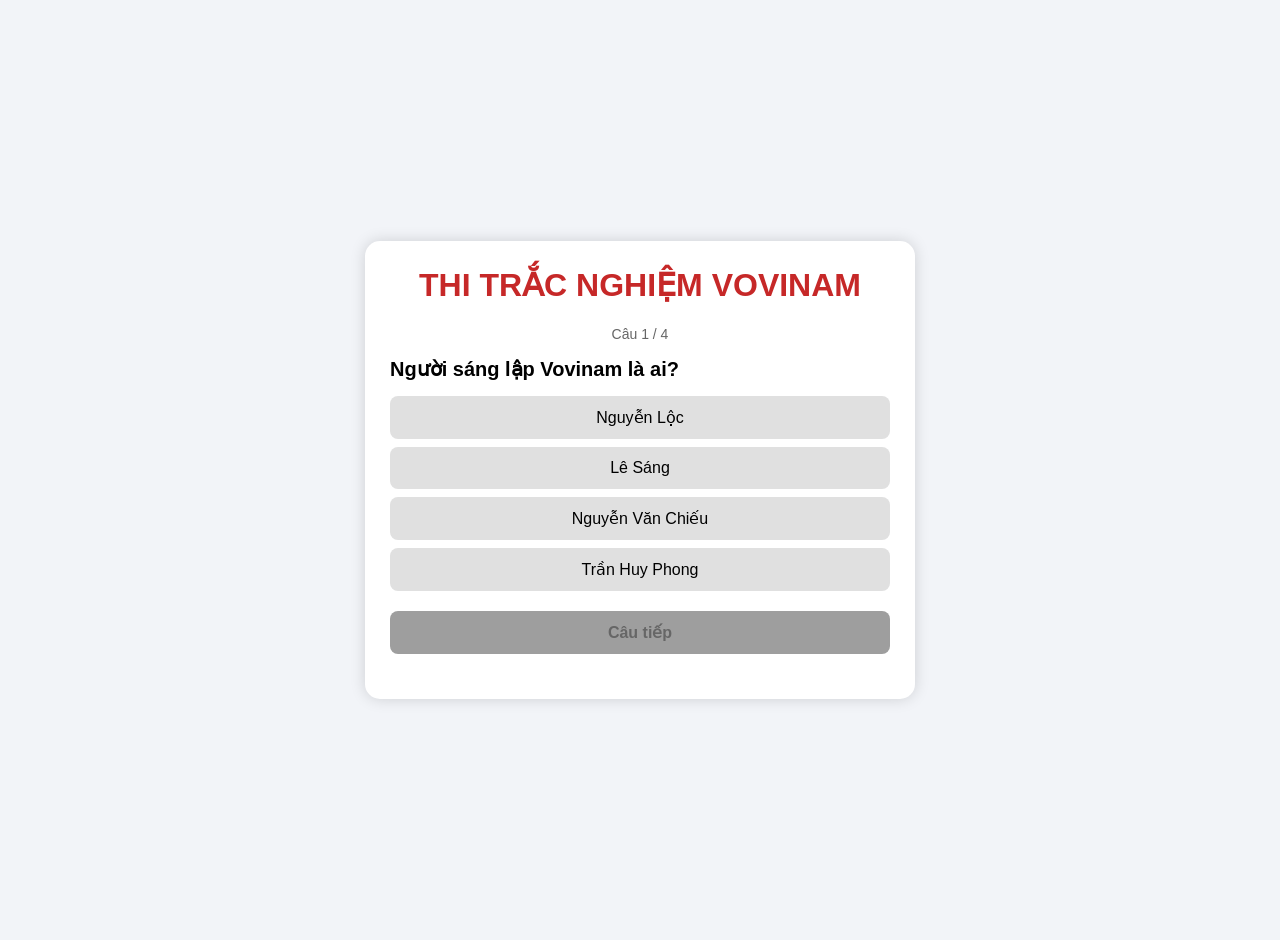
==== index.html @ d4cdf30b "Initial commit" ====
<!DOCTYPE html>
<html lang="vi">
<head>
<meta charset="UTF-8">
<title>Thi Vovinam</title>

<style>
body{
  font-family: Arial;
  background: #f2f4f8;
  display:flex;
  justify-content:center;
  align-items:center;
  min-height:100vh;
  margin:0;
  padding:20px;
}

.container{
  width:500px;
  background:white;
  padding:25px;
  border-radius:15px;
  box-shadow:0 0 15px rgba(0,0,0,0.15);
}

h1{
  text-align:center;
  color:#c62828;
  margin-top:0;
}

.question{
  font-size:20px;
  margin-bottom:15px;
  font-weight:bold;
}

.btn{
  display:block;
  width:100%;
  padding:12px;
  margin:8px 0;
  border:none;
  border-radius:8px;
  background:#e0e0e0;
  cursor:pointer;
  font-size:16px;
  transition:0.2s;
}

.btn:hover{
  background:#cfd8dc;
}

.btn:disabled{
  background:#9e9e9e;
  color:#666;
  cursor:not-allowed;
}

.next{
  background:#1976d2;
  color:white;
  font-weight:bold;
  margin-top:20px;
}

.next:hover:not(:disabled){
  background:#0d47a1;
}

.feedback{
  margin-top:10px;
  font-weight:bold;
  font-size:18px;
}

.result{
  text-align:center;
  font-size:24px;
  color:green;
  margin-top:20px;
  font-weight:bold;
}

.progress{
  text-align:center;
  color:#666;
  margin-bottom:15px;
  font-size:14px;
}
</style>
</head>

<body>

<div class="container">
  <h1>THI TRẮC NGHIỆM VOVINAM</h1>
  
  <div class="progress" id="progress"></div>
  <div class="question" id="question"></div>
  <div id="answers"></div>

  <div class="feedback" id="feedback"></div>

  <button class="btn next" id="nextBtn" onclick="nextQuestion()">Câu tiếp</button>

  <div class="result" id="result"></div>
</div>

<script>
const questions = [
  {
    question: "Người sáng lập Vovinam là ai?",
    options: ["Nguyễn Lộc", "Lê Sáng", "Nguyễn Văn Chiếu", "Trần Huy Phong"],
    correct: 0
  },
  {
    question: "Vovinam ra đời năm nào?",
    options: ["1938", "1945", "1954", "1975"],
    correct: 0
  },
  {
    question: "Võ Việt Nam còn được gọi là gì?",
    options: ["Vovinam Viet Vo Dao", "Vovinam Vo Dao", "Vo Viet Nam", "Vovinam"],
    correct: 1
  },
  {
    question: "Vovinam là bộ môn võ của nước nào?",
    options: ["Thái Lan", "Hàn Quốc", "Việt Nam", "Trung Quốc"],
    correct: 2
  }
];

let index = 0;
let score = 0;
let answered = false;

function loadQuestion(){
  answered = false;
  document.getElementById("feedback").innerText = "";
  
  document.getElementById("progress").innerText = 
    "Câu " + (index+1) + " / " + questions.length;

  document.getElementById("question").innerText = questions[index].question;

  let html = "";
  questions[index].options.forEach((opt,i)=>{
    html += `<button class='btn' onclick='check(${i})'>${opt}</button>`;
  });

  document.getElementById("answers").innerHTML = html;
  document.getElementById("nextBtn").disabled = true;
}

function check(i){
  if(answered) return;
  answered = true;

  if(i === questions[index].correct){
    score++;
    document.getElementById("feedback").innerText = "✔ Đúng!";
    document.getElementById("feedback").style.color = "green";
  } else {
    document.getElementById("feedback").innerText =
      "✘ Sai - Đáp án đúng: " +
      questions[index].options[questions[index].correct];
    document.getElementById("feedback").style.color = "red";
  }
  
  // Disable các button
  document.querySelectorAll("#answers button").forEach(btn => btn.disabled = true);
  document.getElementById("nextBtn").disabled = false;
}

function nextQuestion(){
  index++;

  if(index < questions.length){
    loadQuestion();
  } else {
    document.getElementById("progress").innerText = "";
    document.getElementById("question").innerText = "Hoàn thành bài thi!";
    document.getElementById("answers").innerHTML = "";
    document.getElementById("feedback").innerText = "";
    document.getElementById("nextBtn").style.display = "none";
    
    let percentage = Math.round((score / questions.length) * 100);
    document.getElementById("result").innerText =
      "Điểm của bạn: " + score + "/" + questions.length + " (" + percentage + "%)";
    
    if(score === questions.length){
      document.getElementById("result").style.color = "#4caf50";
      document.getElementById("result").innerText += "\n🎉 Xuất sắc!";
    } else if(score >= questions.length * 0.7){
      document.getElementById("result").style.color = "#2196f3";
    }
  }
}

loadQuestion();
</script>

</body>
</html>
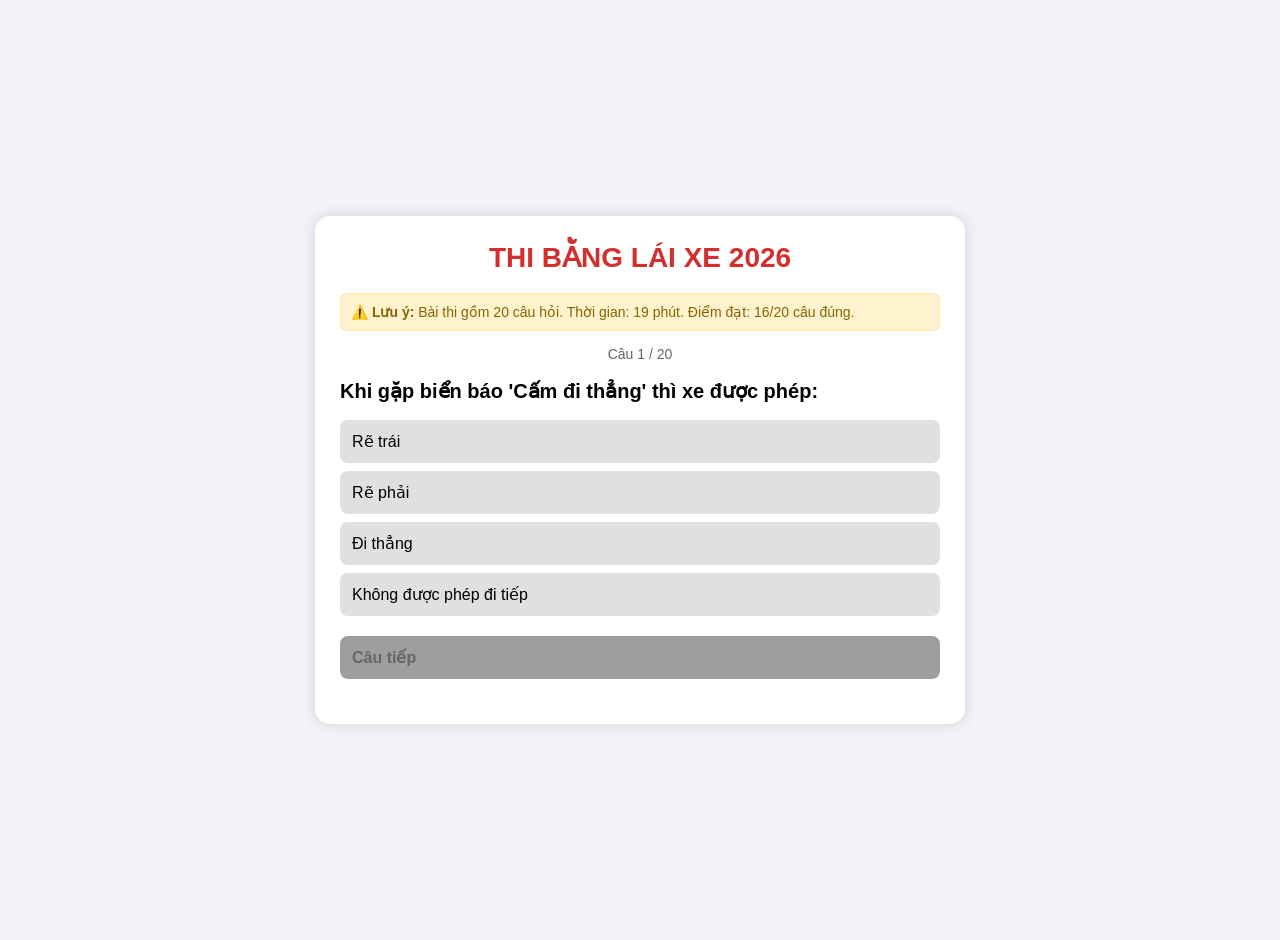
==== commit 5e48e646: "Update to driving license test 2026" ====
--- a/index.html
+++ b/index.html
@@ -2,7 +2,7 @@
 <html lang="vi">
 <head>
 <meta charset="UTF-8">
-<title>Thi Vovinam</title>
+<title>Thi Bằng Lái Xe 2026</title>
 
 <style>
 body{
@@ -17,7 +17,7 @@
 }
 
 .container{
-  width:500px;
+  width:600px;
   background:white;
   padding:25px;
   border-radius:15px;
@@ -26,14 +26,17 @@
 
 h1{
   text-align:center;
-  color:#c62828;
+  color:#d32f2f;
   margin-top:0;
+  font-size:28px;
+  font-weight:bold;
 }
 
 .question{
   font-size:20px;
   margin-bottom:15px;
   font-weight:bold;
+  line-height:1.4;
 }
 
 .btn{
@@ -47,6 +50,7 @@
   cursor:pointer;
   font-size:16px;
   transition:0.2s;
+  text-align:left;
 }
 
 .btn:hover{
@@ -90,13 +94,27 @@
   margin-bottom:15px;
   font-size:14px;
 }
+
+.warning{
+  background:#fff3cd;
+  border:1px solid #ffeaa7;
+  color:#856404;
+  padding:10px;
+  border-radius:5px;
+  margin-bottom:15px;
+  font-size:14px;
+}
 </style>
 </head>
 
 <body>
 
 <div class="container">
-  <h1>THI TRẮC NGHIỆM VOVINAM</h1>
+  <h1>THI BẰNG LÁI XE 2026</h1>
+  
+  <div class="warning">
+    ⚠️ <strong>Lưu ý:</strong> Bài thi gồm 20 câu hỏi. Thời gian: 19 phút. Điểm đạt: 16/20 câu đúng.
+  </div>
   
   <div class="progress" id="progress"></div>
   <div class="question" id="question"></div>
@@ -112,24 +130,104 @@
 <script>
 const questions = [
   {
-    question: "Người sáng lập Vovinam là ai?",
-    options: ["Nguyễn Lộc", "Lê Sáng", "Nguyễn Văn Chiếu", "Trần Huy Phong"],
+    question: "Khi gặp biển báo 'Cấm đi thẳng' thì xe được phép:",
+    options: ["Rẽ trái", "Rẽ phải", "Đi thẳng", "Không được phép đi tiếp"],
+    correct: 3
+  },
+  {
+    question: "Tốc độ tối đa cho phép trên đường cao tốc là:",
+    options: ["60 km/h", "80 km/h", "100 km/h", "120 km/h"],
+    correct: 3
+  },
+  {
+    question: "Khi lái xe trên đường mưa, tài xế cần:",
+    options: ["Tăng tốc để qua nhanh", "Giảm tốc độ và tăng khoảng cách", "Bật đèn pha", "Đi sát xe trước"],
+    correct: 1
+  },
+  {
+    question: "Biển báo hình tròn có nền xanh dương là biển:",
+    options: ["Cấm", "Hiệu lệnh", "Chỉ dẫn", "Nguy hiểm"],
+    correct: 1
+  },
+  {
+    question: "Khi gặp đèn tín hiệu vàng, tài xế phải:",
+    options: ["Tăng tốc vượt qua", "Dừng lại ngay", "Chuẩn bị dừng nếu an toàn", "Tiếp tục đi"],
+    correct: 2
+  },
+  {
+    question: "Nồng độ cồn tối đa cho phép trong máu là:",
+    options: ["0 mg/100ml", "50 mg/100ml", "80 mg/100ml", "Không có giới hạn"],
     correct: 0
   },
   {
-    question: "Vovinam ra đời năm nào?",
-    options: ["1938", "1945", "1954", "1975"],
+    question: "Khi chuyển làn đường, tài xế cần:",
+    options: ["Quan sát gương chiếu hậu", "Bật đèn xi nhan", "Giảm tốc độ", "Tất cả các ý trên"],
+    correct: 3
+  },
+  {
+    question: "Biển báo 'Đường hẹp trái' có ý nghĩa:",
+    options: ["Đường rộng bên trái", "Đường hẹp bên trái", "Cấm rẽ trái", "Chỉ đường một chiều"],
+    correct: 1
+  },
+  {
+    question: "Khi đỗ xe trên đường dốc, cần:",
+    options: ["Chỉ cần kéo phanh tay", "Chèn bánh xe và kéo phanh tay", "Không cần làm gì", "Bật đèn cảnh báo"],
+    correct: 1
+  },
+  {
+    question: "Tài xế có được phép sử dụng điện thoại khi lái xe không?",
+    options: ["Được, nếu dùng loa ngoài", "Không được trong mọi trường hợp", "Được khi dừng đèn đỏ", "Được nếu cầm tay"],
+    correct: 1
+  },
+  {
+    question: "Khi gặp xe ưu tiên (có đèn xanh đỏ), tài xế phải:",
+    options: ["Vượt qua nhanh", "Nhường đường", "Đi song song", "Bấm còi"],
+    correct: 1
+  },
+  {
+    question: "Tốc độ tối thiểu trên đường cao tốc là:",
+    options: ["30 km/h", "50 km/h", "60 km/h", "70 km/h"],
+    correct: 2
+  },
+  {
+    question: "Biển báo 'Cấm dừng và đỗ xe' có hình:",
+    options: ["Hình tròn đỏ", "Hình vuông vàng", "Hình tam giác vàng", "Hình chữ nhật xanh"],
     correct: 0
   },
   {
-    question: "Võ Việt Nam còn được gọi là gì?",
-    options: ["Vovinam Viet Vo Dao", "Vovinam Vo Dao", "Vo Viet Nam", "Vovinam"],
-    correct: 1
-  },
-  {
-    question: "Vovinam là bộ môn võ của nước nào?",
-    options: ["Thái Lan", "Hàn Quốc", "Việt Nam", "Trung Quốc"],
+    question: "Khi lái xe vào ban đêm, cần:",
+    options: ["Tắt đèn pha", "Bật đèn pha", "Bật đèn cốt", "Không cần đèn"],
+    correct: 1
+  },
+  {
+    question: "Khoảng cách an toàn tối thiểu với xe phía trước là:",
+    options: ["5 giây", "3 giây", "1 giây", "10 giây"],
+    correct: 1
+  },
+  {
+    question: "Khi gặp sương mù dày, tài xế nên:",
+    options: ["Tăng tốc", "Giảm tốc và bật đèn sương mù", "Đi sát xe trước", "Bật đèn pha cao"],
+    correct: 1
+  },
+  {
+    question: "Biển báo 'Chú ý trẻ em' có hình:",
+    options: ["Hình vuông", "Hình tròn", "Hình tam giác", "Hình chữ nhật"],
     correct: 2
+  },
+  {
+    question: "Tài xế có được phép vượt xe ở đoạn đường cong không?",
+    options: ["Được", "Không được", "Được nếu thấy rõ", "Được khi có biển cho phép"],
+    correct: 1
+  },
+  {
+    question: "Khi xe bị hỏng trên đường cao tốc, cần:",
+    options: ["Đẩy xe ra lề đường", "Đặt biển cảnh báo và gọi cứu hộ", "Tiếp tục lái", "Đỗ xe giữa đường"],
+    correct: 1
+  },
+  {
+    question: "Tuổi tối thiểu để thi bằng lái xe B2 là:",
+    options: ["16 tuổi", "18 tuổi", "21 tuổi", "25 tuổi"],
+    correct: 1
   }
 ];
 
@@ -188,14 +286,14 @@
     document.getElementById("nextBtn").style.display = "none";
     
     let percentage = Math.round((score / questions.length) * 100);
-    document.getElementById("result").innerText =
-      "Điểm của bạn: " + score + "/" + questions.length + " (" + percentage + "%)";
+    let resultText = "Điểm của bạn: " + score + "/" + questions.length + " (" + percentage + "%)";
     
-    if(score === questions.length){
+    if(score >= 16){
+      document.getElementById("result").innerText = resultText + "\n🎉 ĐẠT - Chúc mừng bạn đã thi đỗ!";
       document.getElementById("result").style.color = "#4caf50";
-      document.getElementById("result").innerText += "\n🎉 Xuất sắc!";
-    } else if(score >= questions.length * 0.7){
-      document.getElementById("result").style.color = "#2196f3";
+    } else {
+      document.getElementById("result").innerText = resultText + "\n❌ TRƯỢT - Cần ôn tập thêm!";
+      document.getElementById("result").style.color = "#f44336";
     }
   }
 }
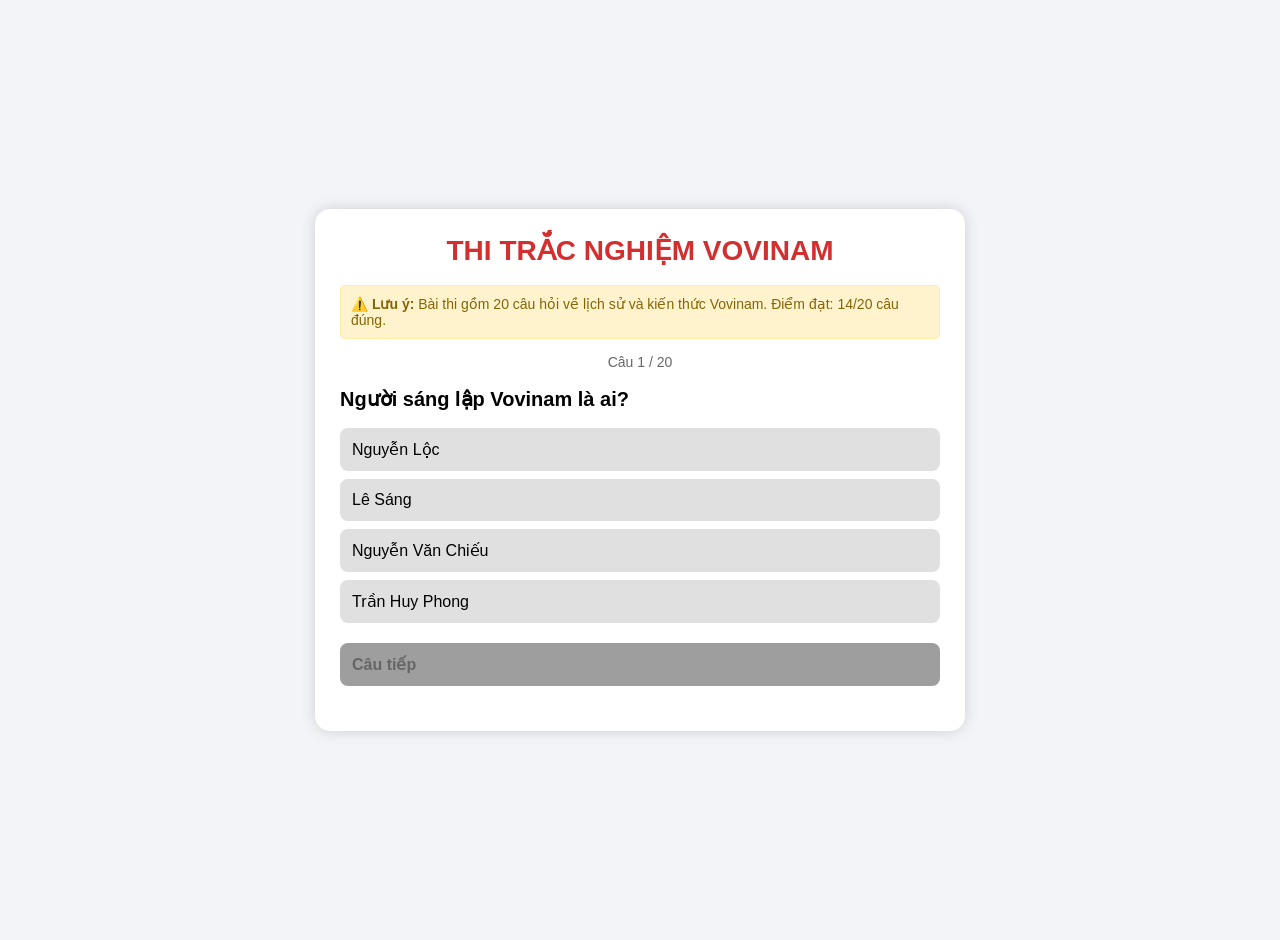
==== commit 8b045227: "Update back to Vovinam quiz with modern UI" ====
--- a/index.html
+++ b/index.html
@@ -110,10 +110,10 @@
 <body>
 
 <div class="container">
-  <h1>THI BẰNG LÁI XE 2026</h1>
+  <h1>THI TRẮC NGHIỆM VOVINAM</h1>
   
   <div class="warning">
-    ⚠️ <strong>Lưu ý:</strong> Bài thi gồm 20 câu hỏi. Thời gian: 19 phút. Điểm đạt: 16/20 câu đúng.
+    ⚠️ <strong>Lưu ý:</strong> Bài thi gồm 20 câu hỏi về lịch sử và kiến thức Vovinam. Điểm đạt: 14/20 câu đúng.
   </div>
   
   <div class="progress" id="progress"></div>
@@ -130,104 +130,104 @@
 <script>
 const questions = [
   {
-    question: "Khi gặp biển báo 'Cấm đi thẳng' thì xe được phép:",
-    options: ["Rẽ trái", "Rẽ phải", "Đi thẳng", "Không được phép đi tiếp"],
+    question: "Người sáng lập Vovinam là ai?",
+    options: ["Nguyễn Lộc", "Lê Sáng", "Nguyễn Văn Chiếu", "Trần Huy Phong"],
+    correct: 0
+  },
+  {
+    question: "Vovinam ra đời năm nào?",
+    options: ["1938", "1945", "1954", "1975"],
+    correct: 0
+  },
+  {
+    question: "Võ Việt Nam còn được gọi là gì?",
+    options: ["Vovinam Viet Vo Dao", "Vovinam Vo Dao", "Vo Viet Nam", "Vovinam"],
+    correct: 1
+  },
+  {
+    question: "Vovinam là bộ môn võ của nước nào?",
+    options: ["Thái Lan", "Hàn Quốc", "Việt Nam", "Trung Quốc"],
+    correct: 2
+  },
+  {
+    question: "Ý nghĩa của từ 'Vo' trong Vovinam là gì?",
+    options: ["Võ thuật", "Quân đội", "Dân tộc", "Quốc gia"],
+    correct: 0
+  },
+  {
+    question: "Ý nghĩa của từ 'Vi' trong Vovinam là gì?",
+    options: ["Võ thuật", "Quân đội", "Dân tộc", "Quốc gia"],
+    correct: 2
+  },
+  {
+    question: "Ý nghĩa của từ 'Nam' trong Vovinam là gì?",
+    options: ["Võ thuật", "Quân đội", "Dân tộc", "Quốc gia"],
     correct: 3
   },
   {
-    question: "Tốc độ tối đa cho phép trên đường cao tốc là:",
-    options: ["60 km/h", "80 km/h", "100 km/h", "120 km/h"],
-    correct: 3
-  },
-  {
-    question: "Khi lái xe trên đường mưa, tài xế cần:",
-    options: ["Tăng tốc để qua nhanh", "Giảm tốc độ và tăng khoảng cách", "Bật đèn pha", "Đi sát xe trước"],
-    correct: 1
-  },
-  {
-    question: "Biển báo hình tròn có nền xanh dương là biển:",
-    options: ["Cấm", "Hiệu lệnh", "Chỉ dẫn", "Nguy hiểm"],
-    correct: 1
-  },
-  {
-    question: "Khi gặp đèn tín hiệu vàng, tài xế phải:",
-    options: ["Tăng tốc vượt qua", "Dừng lại ngay", "Chuẩn bị dừng nếu an toàn", "Tiếp tục đi"],
+    question: "Vovinam được phát triển từ những bộ môn võ nào?",
+    options: ["Karate và Judo", "Võ cổ truyền Việt Nam", "Taekwondo", "Muay Thai"],
+    correct: 1
+  },
+  {
+    question: "Mục tiêu chính của Vovinam là gì?",
+    options: ["Giải trí", "Tự vệ và rèn luyện thân thể", "Thi đấu chuyên nghiệp", "Giải trí"],
+    correct: 1
+  },
+  {
+    question: "Vovinam có bao nhiêu cấp đai?",
+    options: ["6 cấp", "9 cấp", "12 cấp", "15 cấp"],
+    correct: 1
+  },
+  {
+    question: "Màu đai đầu tiên trong Vovinam là gì?",
+    options: ["Đen", "Trắng", "Vàng", "Xanh"],
+    correct: 1
+  },
+  {
+    question: "Vovinam được công nhận là môn võ chính thức của Việt Nam từ năm nào?",
+    options: ["1945", "1954", "1975", "1990"],
+    correct: 0
+  },
+  {
+    question: "Vovinam có những kỹ thuật nào?",
+    options: ["Chỉ quyền cước", "Quyền, cước, đòn thế, binh khí", "Chỉ khiêu vũ", "Chỉ aerobic"],
+    correct: 1
+  },
+  {
+    question: "Nguyên tắc 'Luyện công phu' trong Vovinam nghĩa là gì?",
+    options: ["Luyện tập chăm chỉ", "Luyện tập qua loa", "Luyện tập theo sở thích", "Luyện tập ít"],
+    correct: 0
+  },
+  {
+    question: "Vovinam nhấn mạnh yếu tố nào?",
+    options: ["Sức mạnh thể chất", "Tinh thần kỷ luật và đạo đức", "Giải trí", "Thi đấu"],
+    correct: 1
+  },
+  {
+    question: "Vovinam có bài quyền biểu diễn nào?",
+    options: ["Bài quyền 12 động tác", "Bài quyền 20 động tác", "Bài quyền 30 động tác", "Bài quyền 50 động tác"],
+    correct: 0
+  },
+  {
+    question: "Vovinam có những đòn thế nào?",
+    options: ["Ném, vật, khóa khớp", "Chỉ đá", "Chỉ quyền", "Chỉ aerobic"],
+    correct: 0
+  },
+  {
+    question: "Vovinam có môn binh khí nào?",
+    options: ["Kiếm, đao, côn, thương", "Chỉ súng", "Chỉ lựu đạn", "Chỉ xe tăng"],
+    correct: 0
+  },
+  {
+    question: "Vovinam có bài tập đối luyện không?",
+    options: ["Không có", "Có, để thực hành kỹ thuật", "Chỉ tập đơn", "Chỉ tập nhóm"],
+    correct: 1
+  },
+  {
+    question: "Vovinam được phổ biến ở những nước nào?",
+    options: ["Chỉ Việt Nam", "Việt Nam và một số nước châu Á", "Toàn thế giới", "Chỉ châu Âu"],
     correct: 2
-  },
-  {
-    question: "Nồng độ cồn tối đa cho phép trong máu là:",
-    options: ["0 mg/100ml", "50 mg/100ml", "80 mg/100ml", "Không có giới hạn"],
-    correct: 0
-  },
-  {
-    question: "Khi chuyển làn đường, tài xế cần:",
-    options: ["Quan sát gương chiếu hậu", "Bật đèn xi nhan", "Giảm tốc độ", "Tất cả các ý trên"],
-    correct: 3
-  },
-  {
-    question: "Biển báo 'Đường hẹp trái' có ý nghĩa:",
-    options: ["Đường rộng bên trái", "Đường hẹp bên trái", "Cấm rẽ trái", "Chỉ đường một chiều"],
-    correct: 1
-  },
-  {
-    question: "Khi đỗ xe trên đường dốc, cần:",
-    options: ["Chỉ cần kéo phanh tay", "Chèn bánh xe và kéo phanh tay", "Không cần làm gì", "Bật đèn cảnh báo"],
-    correct: 1
-  },
-  {
-    question: "Tài xế có được phép sử dụng điện thoại khi lái xe không?",
-    options: ["Được, nếu dùng loa ngoài", "Không được trong mọi trường hợp", "Được khi dừng đèn đỏ", "Được nếu cầm tay"],
-    correct: 1
-  },
-  {
-    question: "Khi gặp xe ưu tiên (có đèn xanh đỏ), tài xế phải:",
-    options: ["Vượt qua nhanh", "Nhường đường", "Đi song song", "Bấm còi"],
-    correct: 1
-  },
-  {
-    question: "Tốc độ tối thiểu trên đường cao tốc là:",
-    options: ["30 km/h", "50 km/h", "60 km/h", "70 km/h"],
-    correct: 2
-  },
-  {
-    question: "Biển báo 'Cấm dừng và đỗ xe' có hình:",
-    options: ["Hình tròn đỏ", "Hình vuông vàng", "Hình tam giác vàng", "Hình chữ nhật xanh"],
-    correct: 0
-  },
-  {
-    question: "Khi lái xe vào ban đêm, cần:",
-    options: ["Tắt đèn pha", "Bật đèn pha", "Bật đèn cốt", "Không cần đèn"],
-    correct: 1
-  },
-  {
-    question: "Khoảng cách an toàn tối thiểu với xe phía trước là:",
-    options: ["5 giây", "3 giây", "1 giây", "10 giây"],
-    correct: 1
-  },
-  {
-    question: "Khi gặp sương mù dày, tài xế nên:",
-    options: ["Tăng tốc", "Giảm tốc và bật đèn sương mù", "Đi sát xe trước", "Bật đèn pha cao"],
-    correct: 1
-  },
-  {
-    question: "Biển báo 'Chú ý trẻ em' có hình:",
-    options: ["Hình vuông", "Hình tròn", "Hình tam giác", "Hình chữ nhật"],
-    correct: 2
-  },
-  {
-    question: "Tài xế có được phép vượt xe ở đoạn đường cong không?",
-    options: ["Được", "Không được", "Được nếu thấy rõ", "Được khi có biển cho phép"],
-    correct: 1
-  },
-  {
-    question: "Khi xe bị hỏng trên đường cao tốc, cần:",
-    options: ["Đẩy xe ra lề đường", "Đặt biển cảnh báo và gọi cứu hộ", "Tiếp tục lái", "Đỗ xe giữa đường"],
-    correct: 1
-  },
-  {
-    question: "Tuổi tối thiểu để thi bằng lái xe B2 là:",
-    options: ["16 tuổi", "18 tuổi", "21 tuổi", "25 tuổi"],
-    correct: 1
   }
 ];
 
@@ -288,11 +288,11 @@
     let percentage = Math.round((score / questions.length) * 100);
     let resultText = "Điểm của bạn: " + score + "/" + questions.length + " (" + percentage + "%)";
     
-    if(score >= 16){
-      document.getElementById("result").innerText = resultText + "\n🎉 ĐẠT - Chúc mừng bạn đã thi đỗ!";
+    if(score >= 14){
+      document.getElementById("result").innerText = resultText + "\n🎉 ĐẠT - Chúc mừng bạn đã hoàn thành bài thi!";
       document.getElementById("result").style.color = "#4caf50";
     } else {
-      document.getElementById("result").innerText = resultText + "\n❌ TRƯỢT - Cần ôn tập thêm!";
+      document.getElementById("result").innerText = resultText + "\n❌ CẦN ÔN TẬP THÊM - Hãy học thêm về Vovinam!";
       document.getElementById("result").style.color = "#f44336";
     }
   }
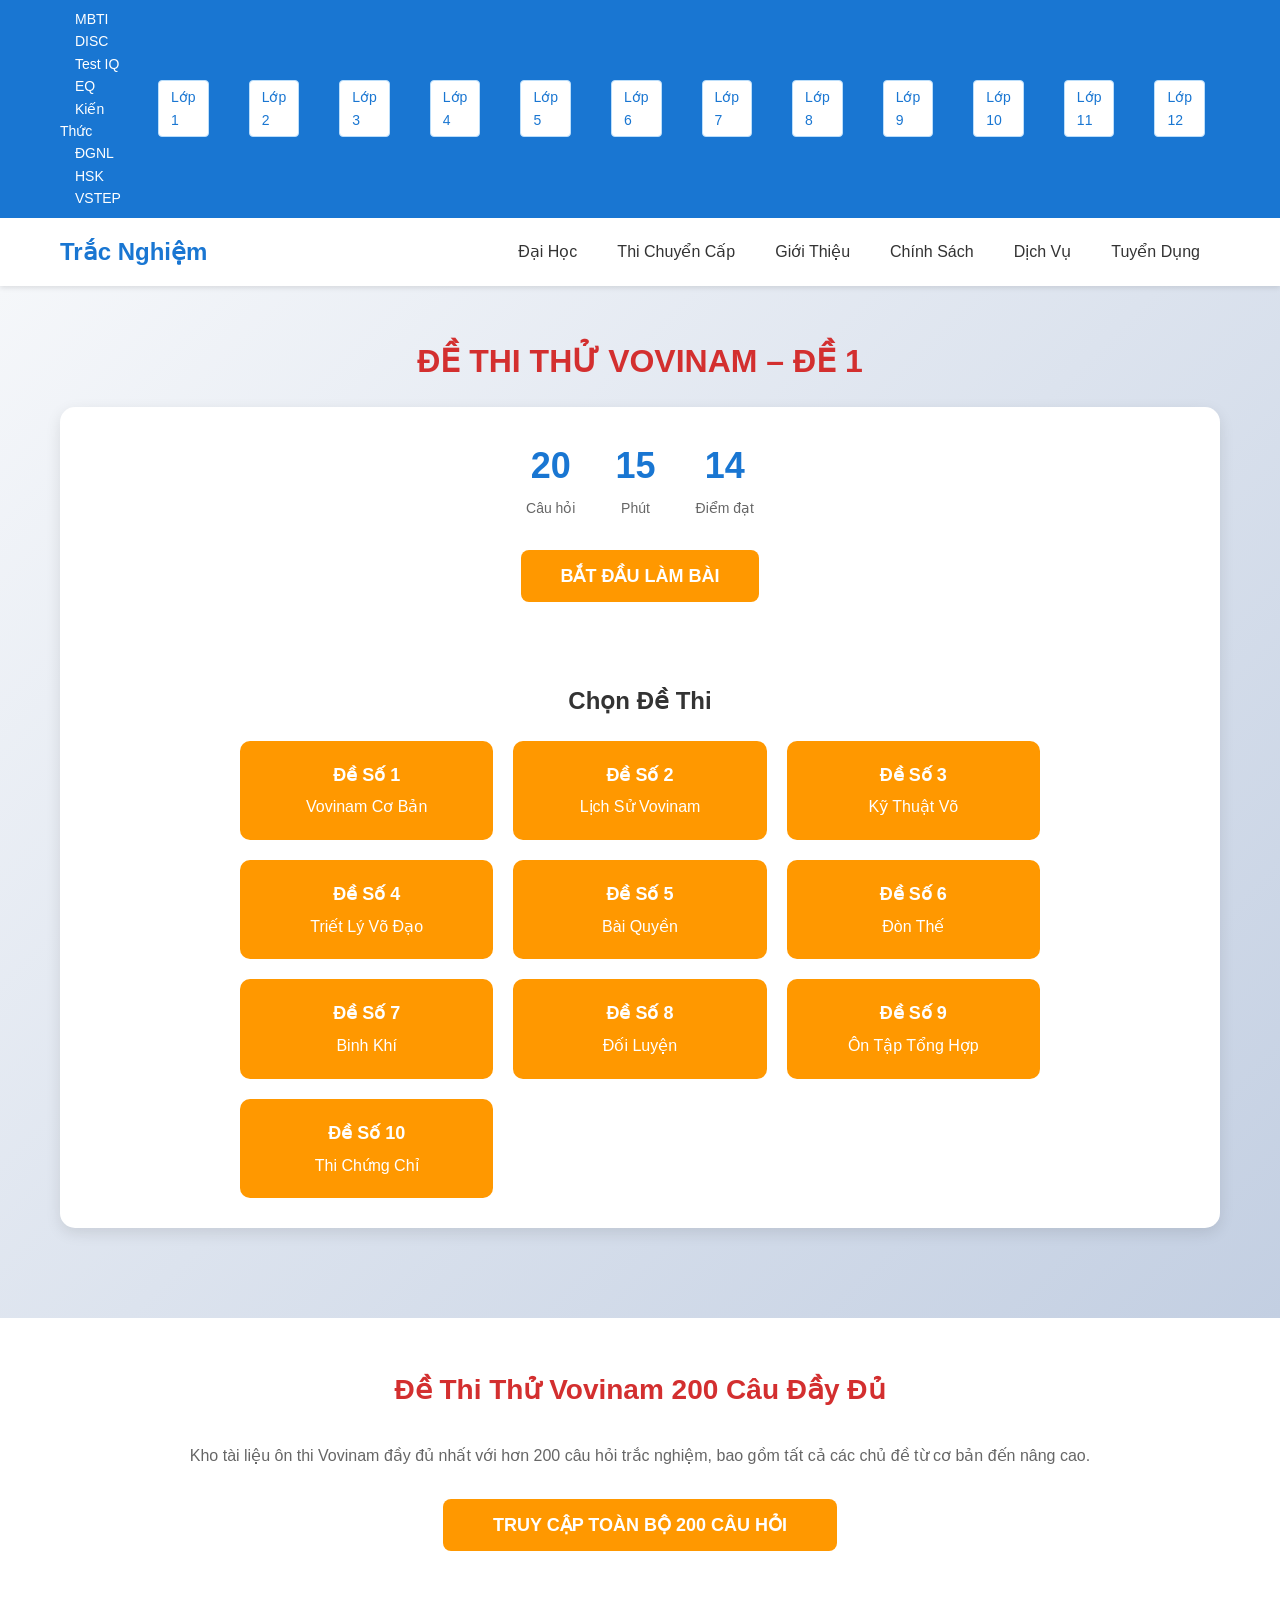
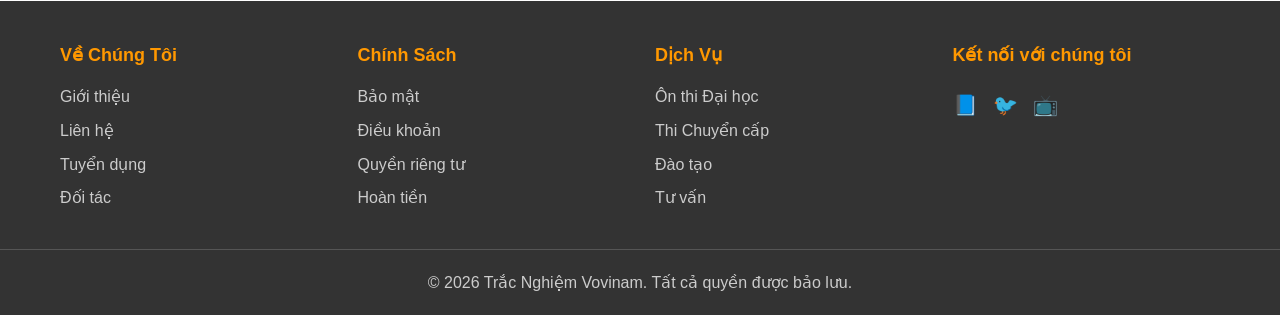
==== commit 8e31a203: "Update to modern Vovinam quiz website with full layout" ====
--- a/index.html
+++ b/index.html
@@ -2,304 +2,892 @@
 <html lang="vi">
 <head>
 <meta charset="UTF-8">
-<title>Thi Bằng Lái Xe 2026</title>
-
+<title>Trắc Nghiệm Vovinam</title>
 <style>
-body{
-  font-family: Arial;
-  background: #f2f4f8;
-  display:flex;
-  justify-content:center;
-  align-items:center;
-  min-height:100vh;
-  margin:0;
-  padding:20px;
-}
-
-.container{
-  width:600px;
-  background:white;
-  padding:25px;
-  border-radius:15px;
-  box-shadow:0 0 15px rgba(0,0,0,0.15);
-}
-
-h1{
-  text-align:center;
-  color:#d32f2f;
-  margin-top:0;
-  font-size:28px;
-  font-weight:bold;
-}
-
-.question{
-  font-size:20px;
-  margin-bottom:15px;
-  font-weight:bold;
-  line-height:1.4;
-}
-
-.btn{
-  display:block;
-  width:100%;
-  padding:12px;
-  margin:8px 0;
-  border:none;
-  border-radius:8px;
-  background:#e0e0e0;
-  cursor:pointer;
-  font-size:16px;
-  transition:0.2s;
-  text-align:left;
-}
-
-.btn:hover{
-  background:#cfd8dc;
-}
-
-.btn:disabled{
-  background:#9e9e9e;
-  color:#666;
-  cursor:not-allowed;
-}
-
-.next{
-  background:#1976d2;
-  color:white;
-  font-weight:bold;
-  margin-top:20px;
-}
-
-.next:hover:not(:disabled){
-  background:#0d47a1;
-}
-
-.feedback{
-  margin-top:10px;
-  font-weight:bold;
-  font-size:18px;
-}
-
-.result{
-  text-align:center;
-  font-size:24px;
-  color:green;
-  margin-top:20px;
-  font-weight:bold;
-}
-
-.progress{
-  text-align:center;
-  color:#666;
-  margin-bottom:15px;
-  font-size:14px;
-}
-
-.warning{
-  background:#fff3cd;
-  border:1px solid #ffeaa7;
-  color:#856404;
-  padding:10px;
-  border-radius:5px;
-  margin-bottom:15px;
-  font-size:14px;
+* {
+  margin: 0;
+  padding: 0;
+  box-sizing: border-box;
+}
+
+body {
+  font-family: 'Segoe UI', Tahoma, Geneva, Verdana, sans-serif;
+  line-height: 1.6;
+  color: #333;
+}
+
+/* Header */
+.header {
+  background: #fff;
+  box-shadow: 0 2px 5px rgba(0,0,0,0.1);
+  position: sticky;
+  top: 0;
+  z-index: 1000;
+}
+
+.top-bar {
+  background: #1976d2;
+  color: white;
+  padding: 8px 0;
+  font-size: 14px;
+}
+
+.top-bar .container {
+  max-width: 1200px;
+  margin: 0 auto;
+  padding: 0 20px;
+  display: flex;
+  justify-content: space-between;
+  align-items: center;
+}
+
+.top-bar a {
+  color: white;
+  text-decoration: none;
+  margin: 0 15px;
+}
+
+.main-nav {
+  padding: 15px 0;
+}
+
+.main-nav .container {
+  max-width: 1200px;
+  margin: 0 auto;
+  padding: 0 20px;
+  display: flex;
+  justify-content: space-between;
+  align-items: center;
+}
+
+.logo {
+  font-size: 24px;
+  font-weight: bold;
+  color: #1976d2;
+}
+
+.main-menu {
+  display: flex;
+  list-style: none;
+}
+
+.main-menu li {
+  margin: 0 20px;
+}
+
+.main-menu a {
+  text-decoration: none;
+  color: #333;
+  font-weight: 500;
+  transition: color 0.3s;
+}
+
+.main-menu a:hover {
+  color: #1976d2;
+}
+
+/* Secondary Menu */
+.secondary-menu {
+  background: #e3f2fd;
+  padding: 10px 0;
+  border-bottom: 1px solid #bbdefb;
+}
+
+.secondary-menu .container {
+  max-width: 1200px;
+  margin: 0 auto;
+  padding: 0 20px;
+  display: flex;
+  justify-content: space-between;
+  align-items: center;
+}
+
+.secondary-menu a {
+  color: #1976d2;
+  text-decoration: none;
+  margin: 0 15px;
+  font-weight: 500;
+}
+
+.class-list {
+  display: flex;
+  gap: 10px;
+}
+
+.class-list a {
+  background: #fff;
+  padding: 5px 12px;
+  border-radius: 4px;
+  text-decoration: none;
+  color: #1976d2;
+  border: 1px solid #bbdefb;
+  transition: all 0.3s;
+}
+
+.class-list a:hover {
+  background: #1976d2;
+  color: white;
+}
+
+/* Main Content */
+.main-content {
+  padding: 50px 0;
+  background: linear-gradient(135deg, #f5f7fa 0%, #c3cfe2 100%);
+  min-height: 70vh;
+}
+
+.main-content .container {
+  max-width: 1200px;
+  margin: 0 auto;
+  padding: 0 20px;
+  text-align: center;
+}
+
+.exam-title {
+  font-size: 32px;
+  font-weight: bold;
+  color: #d32f2f;
+  margin-bottom: 20px;
+}
+
+.exam-info {
+  background: white;
+  padding: 30px;
+  border-radius: 15px;
+  box-shadow: 0 5px 15px rgba(0,0,0,0.1);
+  margin-bottom: 40px;
+}
+
+.exam-details {
+  display: flex;
+  justify-content: center;
+  gap: 40px;
+  margin-bottom: 30px;
+  flex-wrap: wrap;
+}
+
+.detail-item {
+  text-align: center;
+}
+
+.detail-item .number {
+  font-size: 36px;
+  font-weight: bold;
+  color: #1976d2;
+  display: block;
+}
+
+.detail-item .label {
+  color: #666;
+  font-size: 14px;
+  margin-top: 5px;
+}
+
+.start-btn {
+  background: #ff9800;
+  color: white;
+  border: none;
+  padding: 15px 40px;
+  font-size: 18px;
+  font-weight: bold;
+  border-radius: 8px;
+  cursor: pointer;
+  transition: all 0.3s;
+  margin-bottom: 40px;
+}
+
+.start-btn:hover {
+  background: #f57c00;
+  transform: translateY(-2px);
+  box-shadow: 0 5px 15px rgba(255,152,0,0.3);
+}
+
+.exam-list {
+  margin-top: 40px;
+}
+
+.exam-list h3 {
+  font-size: 24px;
+  margin-bottom: 20px;
+  color: #333;
+}
+
+.exam-grid {
+  display: grid;
+  grid-template-columns: repeat(auto-fit, minmax(200px, 1fr));
+  gap: 20px;
+  max-width: 800px;
+  margin: 0 auto;
+}
+
+.exam-card {
+  background: #ff9800;
+  color: white;
+  padding: 20px;
+  border-radius: 10px;
+  text-align: center;
+  cursor: pointer;
+  transition: all 0.3s;
+  text-decoration: none;
+  display: block;
+}
+
+.exam-card:hover {
+  background: #f57c00;
+  transform: translateY(-3px);
+  box-shadow: 0 5px 15px rgba(255,152,0,0.3);
+}
+
+.exam-card h4 {
+  font-size: 18px;
+  margin-bottom: 5px;
+}
+
+/* Extended Section */
+.extended-section {
+  padding: 50px 0;
+  background: white;
+}
+
+.extended-section .container {
+  max-width: 1200px;
+  margin: 0 auto;
+  padding: 0 20px;
+  text-align: center;
+}
+
+.extended-title {
+  font-size: 28px;
+  font-weight: bold;
+  color: #d32f2f;
+  margin-bottom: 30px;
+}
+
+.full-access-btn {
+  background: #ff9800;
+  color: white;
+  border: none;
+  padding: 15px 50px;
+  font-size: 18px;
+  font-weight: bold;
+  border-radius: 8px;
+  cursor: pointer;
+  transition: all 0.3s;
+}
+
+.full-access-btn:hover {
+  background: #f57c00;
+  transform: translateY(-2px);
+  box-shadow: 0 5px 15px rgba(255,152,0,0.3);
+}
+
+/* Footer */
+.footer {
+  background: #333;
+  color: white;
+  padding: 40px 0 20px;
+}
+
+.footer .container {
+  max-width: 1200px;
+  margin: 0 auto;
+  padding: 0 20px;
+  display: grid;
+  grid-template-columns: repeat(auto-fit, minmax(250px, 1fr));
+  gap: 30px;
+}
+
+.footer-section h4 {
+  color: #ff9800;
+  margin-bottom: 15px;
+  font-size: 18px;
+}
+
+.footer-section ul {
+  list-style: none;
+}
+
+.footer-section ul li {
+  margin-bottom: 8px;
+}
+
+.footer-section a {
+  color: #ccc;
+  text-decoration: none;
+  transition: color 0.3s;
+}
+
+.footer-section a:hover {
+  color: #ff9800;
+}
+
+.social-links {
+  display: flex;
+  gap: 15px;
+  margin-top: 20px;
+}
+
+.social-links a {
+  color: #ccc;
+  font-size: 20px;
+  transition: color 0.3s;
+}
+
+.social-links a:hover {
+  color: #ff9800;
+}
+
+.footer-bottom {
+  text-align: center;
+  padding-top: 20px;
+  border-top: 1px solid #555;
+  margin-top: 30px;
+  color: #ccc;
+}
+
+/* Quiz Modal */
+.quiz-modal {
+  display: none;
+  position: fixed;
+  top: 0;
+  left: 0;
+  width: 100%;
+  height: 100%;
+  background: rgba(0,0,0,0.8);
+  z-index: 2000;
+  animation: fadeIn 0.3s ease;
+}
+
+@keyframes fadeIn {
+  from { opacity: 0; }
+  to { opacity: 1; }
+}
+
+.quiz-container {
+  position: absolute;
+  top: 50%;
+  left: 50%;
+  transform: translate(-50%, -50%);
+  background: white;
+  width: 90%;
+  max-width: 600px;
+  border-radius: 15px;
+  box-shadow: 0 10px 30px rgba(0,0,0,0.3);
+  max-height: 90vh;
+  overflow-y: auto;
+}
+
+.quiz-header {
+  background: #1976d2;
+  color: white;
+  padding: 20px;
+  border-radius: 15px 15px 0 0;
+  text-align: center;
+}
+
+.quiz-header h2 {
+  margin: 0;
+  font-size: 24px;
+}
+
+.quiz-progress {
+  background: #e3f2fd;
+  padding: 10px 20px;
+  text-align: center;
+  font-weight: bold;
+  color: #1976d2;
+}
+
+.quiz-question {
+  padding: 30px 20px;
+  font-size: 20px;
+  font-weight: bold;
+  text-align: center;
+  border-bottom: 1px solid #eee;
+}
+
+.quiz-options {
+  padding: 20px;
+}
+
+.quiz-option {
+  display: block;
+  width: 100%;
+  padding: 15px;
+  margin: 10px 0;
+  border: 2px solid #e0e0e0;
+  border-radius: 8px;
+  background: white;
+  cursor: pointer;
+  font-size: 16px;
+  transition: all 0.3s;
+  text-align: left;
+}
+
+.quiz-option:hover {
+  border-color: #1976d2;
+  background: #f8f9fa;
+}
+
+.quiz-feedback {
+  padding: 15px 20px;
+  text-align: center;
+  font-weight: bold;
+  font-size: 18px;
+}
+
+.quiz-navigation {
+  padding: 20px;
+  text-align: center;
+  border-top: 1px solid #eee;
+}
+
+.quiz-next-btn {
+  background: #1976d2;
+  color: white;
+  border: none;
+  padding: 12px 30px;
+  border-radius: 8px;
+  font-size: 16px;
+  font-weight: bold;
+  cursor: pointer;
+  transition: all 0.3s;
+}
+
+.quiz-next-btn:hover {
+  background: #1565c0;
+}
+
+.quiz-next-btn:disabled {
+  background: #ccc;
+  cursor: not-allowed;
+}
+
+.close-quiz {
+  position: absolute;
+  top: 10px;
+  right: 15px;
+  background: none;
+  border: none;
+  color: white;
+  font-size: 24px;
+  cursor: pointer;
+  z-index: 1001;
+}
+
+@media (max-width: 768px) {
+  .main-menu {
+    display: none;
+  }
+
+  .exam-details {
+    gap: 20px;
+  }
+
+  .exam-grid {
+    grid-template-columns: 1fr;
+  }
+
+  .footer .container {
+    grid-template-columns: 1fr;
+  }
 }
 </style>
 </head>
 
 <body>
-
-<div class="container">
-  <h1>THI TRẮC NGHIỆM VOVINAM</h1>
-  
-  <div class="warning">
-    ⚠️ <strong>Lưu ý:</strong> Bài thi gồm 20 câu hỏi về lịch sử và kiến thức Vovinam. Điểm đạt: 14/20 câu đúng.
+  <!-- Header -->
+  <header class="header">
+    <div class="top-bar">
+      <div class="container">
+        <div>
+          <a href="#">MBTI</a>
+          <a href="#">DISC</a>
+          <a href="#">Test IQ</a>
+          <a href="#">EQ</a>
+          <a href="#">Kiến Thức</a>
+          <a href="#">ĐGNL</a>
+          <a href="#">HSK</a>
+          <a href="#">VSTEP</a>
+        </div>
+        <div class="class-list">
+          <a href="#">Lớp 1</a>
+          <a href="#">Lớp 2</a>
+          <a href="#">Lớp 3</a>
+          <a href="#">Lớp 4</a>
+          <a href="#">Lớp 5</a>
+          <a href="#">Lớp 6</a>
+          <a href="#">Lớp 7</a>
+          <a href="#">Lớp 8</a>
+          <a href="#">Lớp 9</a>
+          <a href="#">Lớp 10</a>
+          <a href="#">Lớp 11</a>
+          <a href="#">Lớp 12</a>
+        </div>
+      </div>
+    </div>
+
+    <nav class="main-nav">
+      <div class="container">
+        <div class="logo">Trắc Nghiệm</div>
+        <ul class="main-menu">
+          <li><a href="#">Đại Học</a></li>
+          <li><a href="#">Thi Chuyển Cấp</a></li>
+          <li><a href="#">Giới Thiệu</a></li>
+          <li><a href="#">Chính Sách</a></li>
+          <li><a href="#">Dịch Vụ</a></li>
+          <li><a href="#">Tuyển Dụng</a></li>
+        </ul>
+      </div>
+    </nav>
+  </header>
+
+  <!-- Main Content -->
+  <main class="main-content">
+    <div class="container">
+      <h1 class="exam-title">ĐỀ THI THỬ VOVINAM – ĐỀ 1</h1>
+
+      <div class="exam-info">
+        <div class="exam-details">
+          <div class="detail-item">
+            <span class="number">20</span>
+            <span class="label">Câu hỏi</span>
+          </div>
+          <div class="detail-item">
+            <span class="number">15</span>
+            <span class="label">Phút</span>
+          </div>
+          <div class="detail-item">
+            <span class="number">14</span>
+            <span class="label">Điểm đạt</span>
+          </div>
+        </div>
+
+        <button class="start-btn" onclick="startQuiz()">BẮT ĐẦU LÀM BÀI</button>
+
+        <div class="exam-list">
+          <h3>Chọn Đề Thi</h3>
+          <div class="exam-grid">
+            <a href="#" class="exam-card" onclick="startQuiz()">
+              <h4>Đề Số 1</h4>
+              <p>Vovinam Cơ Bản</p>
+            </a>
+            <a href="#" class="exam-card" onclick="startQuiz()">
+              <h4>Đề Số 2</h4>
+              <p>Lịch Sử Vovinam</p>
+            </a>
+            <a href="#" class="exam-card" onclick="startQuiz()">
+              <h4>Đề Số 3</h4>
+              <p>Kỹ Thuật Võ</p>
+            </a>
+            <a href="#" class="exam-card" onclick="startQuiz()">
+              <h4>Đề Số 4</h4>
+              <p>Triết Lý Võ Đạo</p>
+            </a>
+            <a href="#" class="exam-card" onclick="startQuiz()">
+              <h4>Đề Số 5</h4>
+              <p>Bài Quyền</p>
+            </a>
+            <a href="#" class="exam-card" onclick="startQuiz()">
+              <h4>Đề Số 6</h4>
+              <p>Đòn Thế</p>
+            </a>
+            <a href="#" class="exam-card" onclick="startQuiz()">
+              <h4>Đề Số 7</h4>
+              <p>Binh Khí</p>
+            </a>
+            <a href="#" class="exam-card" onclick="startQuiz()">
+              <h4>Đề Số 8</h4>
+              <p>Đối Luyện</p>
+            </a>
+            <a href="#" class="exam-card" onclick="startQuiz()">
+              <h4>Đề Số 9</h4>
+              <p>Ôn Tập Tổng Hợp</p>
+            </a>
+            <a href="#" class="exam-card" onclick="startQuiz()">
+              <h4>Đề Số 10</h4>
+              <p>Thi Chứng Chỉ</p>
+            </a>
+          </div>
+        </div>
+      </div>
+    </div>
+  </main>
+
+  <!-- Extended Section -->
+  <section class="extended-section">
+    <div class="container">
+      <h2 class="extended-title">Đề Thi Thử Vovinam 200 Câu Đầy Đủ</h2>
+      <p style="font-size: 16px; color: #666; margin-bottom: 30px;">
+        Kho tài liệu ôn thi Vovinam đầy đủ nhất với hơn 200 câu hỏi trắc nghiệm,
+        bao gồm tất cả các chủ đề từ cơ bản đến nâng cao.
+      </p>
+      <button class="full-access-btn" onclick="startQuiz()">TRUY CẬP TOÀN BỘ 200 CÂU HỎI</button>
+    </div>
+  </section>
+
+  <!-- Footer -->
+  <footer class="footer">
+    <div class="container">
+      <div class="footer-section">
+        <h4>Về Chúng Tôi</h4>
+        <ul>
+          <li><a href="#">Giới thiệu</a></li>
+          <li><a href="#">Liên hệ</a></li>
+          <li><a href="#">Tuyển dụng</a></li>
+          <li><a href="#">Đối tác</a></li>
+        </ul>
+      </div>
+
+      <div class="footer-section">
+        <h4>Chính Sách</h4>
+        <ul>
+          <li><a href="#">Bảo mật</a></li>
+          <li><a href="#">Điều khoản</a></li>
+          <li><a href="#">Quyền riêng tư</a></li>
+          <li><a href="#">Hoàn tiền</a></li>
+        </ul>
+      </div>
+
+      <div class="footer-section">
+        <h4>Dịch Vụ</h4>
+        <ul>
+          <li><a href="#">Ôn thi Đại học</a></li>
+          <li><a href="#">Thi Chuyển cấp</a></li>
+          <li><a href="#">Đào tạo</a></li>
+          <li><a href="#">Tư vấn</a></li>
+        </ul>
+      </div>
+
+      <div class="footer-section">
+        <h4>Kết nối với chúng tôi</h4>
+        <div class="social-links">
+          <a href="#" title="Facebook">📘</a>
+          <a href="#" title="Twitter">🐦</a>
+          <a href="#" title="YouTube">📺</a>
+        </div>
+      </div>
+    </div>
+
+    <div class="footer-bottom">
+      <p>&copy; 2026 Trắc Nghiệm Vovinam. Tất cả quyền được bảo lưu.</p>
+    </div>
+  </footer>
+
+  <!-- Quiz Modal -->
+  <div id="quizModal" class="quiz-modal">
+    <div class="quiz-container">
+      <button class="close-quiz" onclick="closeQuiz()">&times;</button>
+
+      <div class="quiz-header">
+        <h2>Thi Trắc Nghiệm Vovinam</h2>
+        <div id="quizProgress" class="quiz-progress">Câu 1 / 20</div>
+      </div>
+
+      <div id="quizQuestion" class="quiz-question"></div>
+
+      <div id="quizOptions" class="quiz-options"></div>
+
+      <div id="quizFeedback" class="quiz-feedback"></div>
+
+      <div class="quiz-navigation">
+        <button id="nextBtn" class="quiz-next-btn" onclick="nextQuestion()" disabled>Câu tiếp</button>
+      </div>
+    </div>
   </div>
-  
-  <div class="progress" id="progress"></div>
-  <div class="question" id="question"></div>
-  <div id="answers"></div>
-
-  <div class="feedback" id="feedback"></div>
-
-  <button class="btn next" id="nextBtn" onclick="nextQuestion()">Câu tiếp</button>
-
-  <div class="result" id="result"></div>
-</div>
-
-<script>
-const questions = [
-  {
-    question: "Người sáng lập Vovinam là ai?",
-    options: ["Nguyễn Lộc", "Lê Sáng", "Nguyễn Văn Chiếu", "Trần Huy Phong"],
-    correct: 0
-  },
-  {
-    question: "Vovinam ra đời năm nào?",
-    options: ["1938", "1945", "1954", "1975"],
-    correct: 0
-  },
-  {
-    question: "Võ Việt Nam còn được gọi là gì?",
-    options: ["Vovinam Viet Vo Dao", "Vovinam Vo Dao", "Vo Viet Nam", "Vovinam"],
-    correct: 1
-  },
-  {
-    question: "Vovinam là bộ môn võ của nước nào?",
-    options: ["Thái Lan", "Hàn Quốc", "Việt Nam", "Trung Quốc"],
-    correct: 2
-  },
-  {
-    question: "Ý nghĩa của từ 'Vo' trong Vovinam là gì?",
-    options: ["Võ thuật", "Quân đội", "Dân tộc", "Quốc gia"],
-    correct: 0
-  },
-  {
-    question: "Ý nghĩa của từ 'Vi' trong Vovinam là gì?",
-    options: ["Võ thuật", "Quân đội", "Dân tộc", "Quốc gia"],
-    correct: 2
-  },
-  {
-    question: "Ý nghĩa của từ 'Nam' trong Vovinam là gì?",
-    options: ["Võ thuật", "Quân đội", "Dân tộc", "Quốc gia"],
-    correct: 3
-  },
-  {
-    question: "Vovinam được phát triển từ những bộ môn võ nào?",
-    options: ["Karate và Judo", "Võ cổ truyền Việt Nam", "Taekwondo", "Muay Thai"],
-    correct: 1
-  },
-  {
-    question: "Mục tiêu chính của Vovinam là gì?",
-    options: ["Giải trí", "Tự vệ và rèn luyện thân thể", "Thi đấu chuyên nghiệp", "Giải trí"],
-    correct: 1
-  },
-  {
-    question: "Vovinam có bao nhiêu cấp đai?",
-    options: ["6 cấp", "9 cấp", "12 cấp", "15 cấp"],
-    correct: 1
-  },
-  {
-    question: "Màu đai đầu tiên trong Vovinam là gì?",
-    options: ["Đen", "Trắng", "Vàng", "Xanh"],
-    correct: 1
-  },
-  {
-    question: "Vovinam được công nhận là môn võ chính thức của Việt Nam từ năm nào?",
-    options: ["1945", "1954", "1975", "1990"],
-    correct: 0
-  },
-  {
-    question: "Vovinam có những kỹ thuật nào?",
-    options: ["Chỉ quyền cước", "Quyền, cước, đòn thế, binh khí", "Chỉ khiêu vũ", "Chỉ aerobic"],
-    correct: 1
-  },
-  {
-    question: "Nguyên tắc 'Luyện công phu' trong Vovinam nghĩa là gì?",
-    options: ["Luyện tập chăm chỉ", "Luyện tập qua loa", "Luyện tập theo sở thích", "Luyện tập ít"],
-    correct: 0
-  },
-  {
-    question: "Vovinam nhấn mạnh yếu tố nào?",
-    options: ["Sức mạnh thể chất", "Tinh thần kỷ luật và đạo đức", "Giải trí", "Thi đấu"],
-    correct: 1
-  },
-  {
-    question: "Vovinam có bài quyền biểu diễn nào?",
-    options: ["Bài quyền 12 động tác", "Bài quyền 20 động tác", "Bài quyền 30 động tác", "Bài quyền 50 động tác"],
-    correct: 0
-  },
-  {
-    question: "Vovinam có những đòn thế nào?",
-    options: ["Ném, vật, khóa khớp", "Chỉ đá", "Chỉ quyền", "Chỉ aerobic"],
-    correct: 0
-  },
-  {
-    question: "Vovinam có môn binh khí nào?",
-    options: ["Kiếm, đao, côn, thương", "Chỉ súng", "Chỉ lựu đạn", "Chỉ xe tăng"],
-    correct: 0
-  },
-  {
-    question: "Vovinam có bài tập đối luyện không?",
-    options: ["Không có", "Có, để thực hành kỹ thuật", "Chỉ tập đơn", "Chỉ tập nhóm"],
-    correct: 1
-  },
-  {
-    question: "Vovinam được phổ biến ở những nước nào?",
-    options: ["Chỉ Việt Nam", "Việt Nam và một số nước châu Á", "Toàn thế giới", "Chỉ châu Âu"],
-    correct: 2
-  }
-];
-
-let index = 0;
-let score = 0;
-let answered = false;
-
-function loadQuestion(){
-  answered = false;
-  document.getElementById("feedback").innerText = "";
-  
-  document.getElementById("progress").innerText = 
-    "Câu " + (index+1) + " / " + questions.length;
-
-  document.getElementById("question").innerText = questions[index].question;
-
-  let html = "";
-  questions[index].options.forEach((opt,i)=>{
-    html += `<button class='btn' onclick='check(${i})'>${opt}</button>`;
-  });
-
-  document.getElementById("answers").innerHTML = html;
-  document.getElementById("nextBtn").disabled = true;
-}
-
-function check(i){
-  if(answered) return;
-  answered = true;
-
-  if(i === questions[index].correct){
-    score++;
-    document.getElementById("feedback").innerText = "✔ Đúng!";
-    document.getElementById("feedback").style.color = "green";
-  } else {
-    document.getElementById("feedback").innerText =
-      "✘ Sai - Đáp án đúng: " +
-      questions[index].options[questions[index].correct];
-    document.getElementById("feedback").style.color = "red";
-  }
-  
-  // Disable các button
-  document.querySelectorAll("#answers button").forEach(btn => btn.disabled = true);
-  document.getElementById("nextBtn").disabled = false;
-}
-
-function nextQuestion(){
-  index++;
-
-  if(index < questions.length){
-    loadQuestion();
-  } else {
-    document.getElementById("progress").innerText = "";
-    document.getElementById("question").innerText = "Hoàn thành bài thi!";
-    document.getElementById("answers").innerHTML = "";
-    document.getElementById("feedback").innerText = "";
-    document.getElementById("nextBtn").style.display = "none";
-    
-    let percentage = Math.round((score / questions.length) * 100);
-    let resultText = "Điểm của bạn: " + score + "/" + questions.length + " (" + percentage + "%)";
-    
-    if(score >= 14){
-      document.getElementById("result").innerText = resultText + "\n🎉 ĐẠT - Chúc mừng bạn đã hoàn thành bài thi!";
-      document.getElementById("result").style.color = "#4caf50";
-    } else {
-      document.getElementById("result").innerText = resultText + "\n❌ CẦN ÔN TẬP THÊM - Hãy học thêm về Vovinam!";
-      document.getElementById("result").style.color = "#f44336";
+
+  <script>
+    const questions = [
+      {
+        question: "Người sáng lập Vovinam là ai?",
+        options: ["Nguyễn Lộc", "Lê Sáng", "Nguyễn Văn Chiếu", "Trần Huy Phong"],
+        correct: 0
+      },
+      {
+        question: "Vovinam ra đời năm nào?",
+        options: ["1938", "1945", "1954", "1975"],
+        correct: 0
+      },
+      {
+        question: "Võ Việt Nam còn được gọi là gì?",
+        options: ["Vovinam Viet Vo Dao", "Vovinam Vo Dao", "Vo Viet Nam", "Vovinam"],
+        correct: 1
+      },
+      {
+        question: "Vovinam là bộ môn võ của nước nào?",
+        options: ["Thái Lan", "Hàn Quốc", "Việt Nam", "Trung Quốc"],
+        correct: 2
+      },
+      {
+        question: "Ý nghĩa của từ 'Vo' trong Vovinam là gì?",
+        options: ["Võ thuật", "Quân đội", "Dân tộc", "Quốc gia"],
+        correct: 0
+      },
+      {
+        question: "Ý nghĩa của từ 'Vi' trong Vovinam là gì?",
+        options: ["Võ thuật", "Quân đội", "Dân tộc", "Quốc gia"],
+        correct: 2
+      },
+      {
+        question: "Ý nghĩa của từ 'Nam' trong Vovinam là gì?",
+        options: ["Võ thuật", "Quân đội", "Dân tộc", "Quốc gia"],
+        correct: 3
+      },
+      {
+        question: "Vovinam được phát triển từ những bộ môn võ nào?",
+        options: ["Karate và Judo", "Võ cổ truyền Việt Nam", "Taekwondo", "Muay Thai"],
+        correct: 1
+      },
+      {
+        question: "Mục tiêu chính của Vovinam là gì?",
+        options: ["Giải trí", "Tự vệ và rèn luyện thân thể", "Thi đấu chuyên nghiệp", "Giải trí"],
+        correct: 1
+      },
+      {
+        question: "Vovinam có bao nhiêu cấp đai?",
+        options: ["6 cấp", "9 cấp", "12 cấp", "15 cấp"],
+        correct: 1
+      },
+      {
+        question: "Màu đai đầu tiên trong Vovinam là gì?",
+        options: ["Đen", "Trắng", "Vàng", "Xanh"],
+        correct: 1
+      },
+      {
+        question: "Vovinam được công nhận là môn võ chính thức của Việt Nam từ năm nào?",
+        options: ["1945", "1954", "1975", "1990"],
+        correct: 0
+      },
+      {
+        question: "Vovinam có những kỹ thuật nào?",
+        options: ["Chỉ quyền cước", "Quyền, cước, đòn thế, binh khí", "Chỉ khiêu vũ", "Chỉ aerobic"],
+        correct: 1
+      },
+      {
+        question: "Nguyên tắc 'Luyện công phu' trong Vovinam nghĩa là gì?",
+        options: ["Luyện tập chăm chỉ", "Luyện tập qua loa", "Luyện tập theo sở thích", "Luyện tập ít"],
+        correct: 0
+      },
+      {
+        question: "Vovinam nhấn mạnh yếu tố nào?",
+        options: ["Sức mạnh thể chất", "Tinh thần kỷ luật và đạo đức", "Giải trí", "Thi đấu"],
+        correct: 1
+      },
+      {
+        question: "Vovinam có bài quyền biểu diễn nào?",
+        options: ["Bài quyền 12 động tác", "Bài quyền 20 động tác", "Bài quyền 30 động tác", "Bài quyền 50 động tác"],
+        correct: 0
+      },
+      {
+        question: "Vovinam có những đòn thế nào?",
+        options: ["Ném, vật, khóa khớp", "Chỉ đá", "Chỉ quyền", "Chỉ aerobic"],
+        correct: 0
+      },
+      {
+        question: "Vovinam có môn binh khí nào?",
+        options: ["Kiếm, đao, côn, thương", "Chỉ súng", "Chỉ lựu đạn", "Chỉ xe tăng"],
+        correct: 0
+      },
+      {
+        question: "Vovinam có bài tập đối luyện không?",
+        options: ["Không có", "Có, để thực hành kỹ thuật", "Chỉ tập đơn", "Chỉ tập nhóm"],
+        correct: 1
+      },
+      {
+        question: "Vovinam được phổ biến ở những nước nào?",
+        options: ["Chỉ Việt Nam", "Việt Nam và một số nước châu Á", "Toàn thế giới", "Chỉ châu Âu"],
+        correct: 2
+      }
+    ];
+
+    let currentQuestionIndex = 0;
+    let score = 0;
+    let answered = false;
+
+    function startQuiz() {
+      currentQuestionIndex = 0;
+      score = 0;
+      answered = false;
+      document.getElementById('quizModal').style.display = 'block';
+      loadQuestion();
     }
-  }
-}
-
-loadQuestion();
-</script>
-
+
+    function closeQuiz() {
+      document.getElementById('quizModal').style.display = 'none';
+    }
+
+    function loadQuestion() {
+      answered = false;
+      document.getElementById('quizFeedback').innerText = '';
+
+      document.getElementById('quizProgress').innerText =
+        'Câu ' + (currentQuestionIndex + 1) + ' / ' + questions.length;
+
+      document.getElementById('quizQuestion').innerText = questions[currentQuestionIndex].question;
+
+      let optionsHtml = '';
+      questions[currentQuestionIndex].options.forEach((option, index) => {
+        optionsHtml += `<button class='quiz-option' onclick='checkAnswer(${index})'>${option}</button>`;
+      });
+
+      document.getElementById('quizOptions').innerHTML = optionsHtml;
+      document.getElementById('nextBtn').disabled = true;
+    }
+
+    function checkAnswer(selectedIndex) {
+      if (answered) return;
+      answered = true;
+
+      if (selectedIndex === questions[currentQuestionIndex].correct) {
+        score++;
+        document.getElementById('quizFeedback').innerText = '✔ Đúng!';
+        document.getElementById('quizFeedback').style.color = 'green';
+      } else {
+        document.getElementById('quizFeedback').innerText =
+          '✘ Sai - Đáp án đúng: ' + questions[currentQuestionIndex].options[questions[currentQuestionIndex].correct];
+        document.getElementById('quizFeedback').style.color = 'red';
+      }
+
+      document.getElementById('nextBtn').disabled = false;
+    }
+
+    function nextQuestion() {
+      currentQuestionIndex++;
+
+      if (currentQuestionIndex < questions.length) {
+        loadQuestion();
+      } else {
+        showResults();
+      }
+    }
+
+    function showResults() {
+      document.getElementById('quizQuestion').innerText = 'Hoàn thành bài thi!';
+      document.getElementById('quizOptions').innerHTML = '';
+      document.getElementById('quizFeedback').innerText = '';
+      document.getElementById('nextBtn').style.display = 'none';
+
+      let percentage = Math.round((score / questions.length) * 100);
+      let resultText = 'Điểm của bạn: ' + score + '/' + questions.length + ' (' + percentage + '%)';
+
+      if (score >= 14) {
+        resultText += '\n🎉 ĐẠT - Chúc mừng bạn đã hoàn thành bài thi!';
+        document.getElementById('quizFeedback').style.color = '#4caf50';
+      } else {
+        resultText += '\n❌ CẦN ÔN TẬP THÊM - Hãy học thêm về Vovinam!';
+        document.getElementById('quizFeedback').style.color = '#f44336';
+      }
+
+      document.getElementById('quizFeedback').innerText = resultText;
+    }
+
+    // Close modal when clicking outside
+    window.onclick = function(event) {
+      const modal = document.getElementById('quizModal');
+      if (event.target === modal) {
+        closeQuiz();
+      }
+    }
+  </script>
 </body>
 </html>
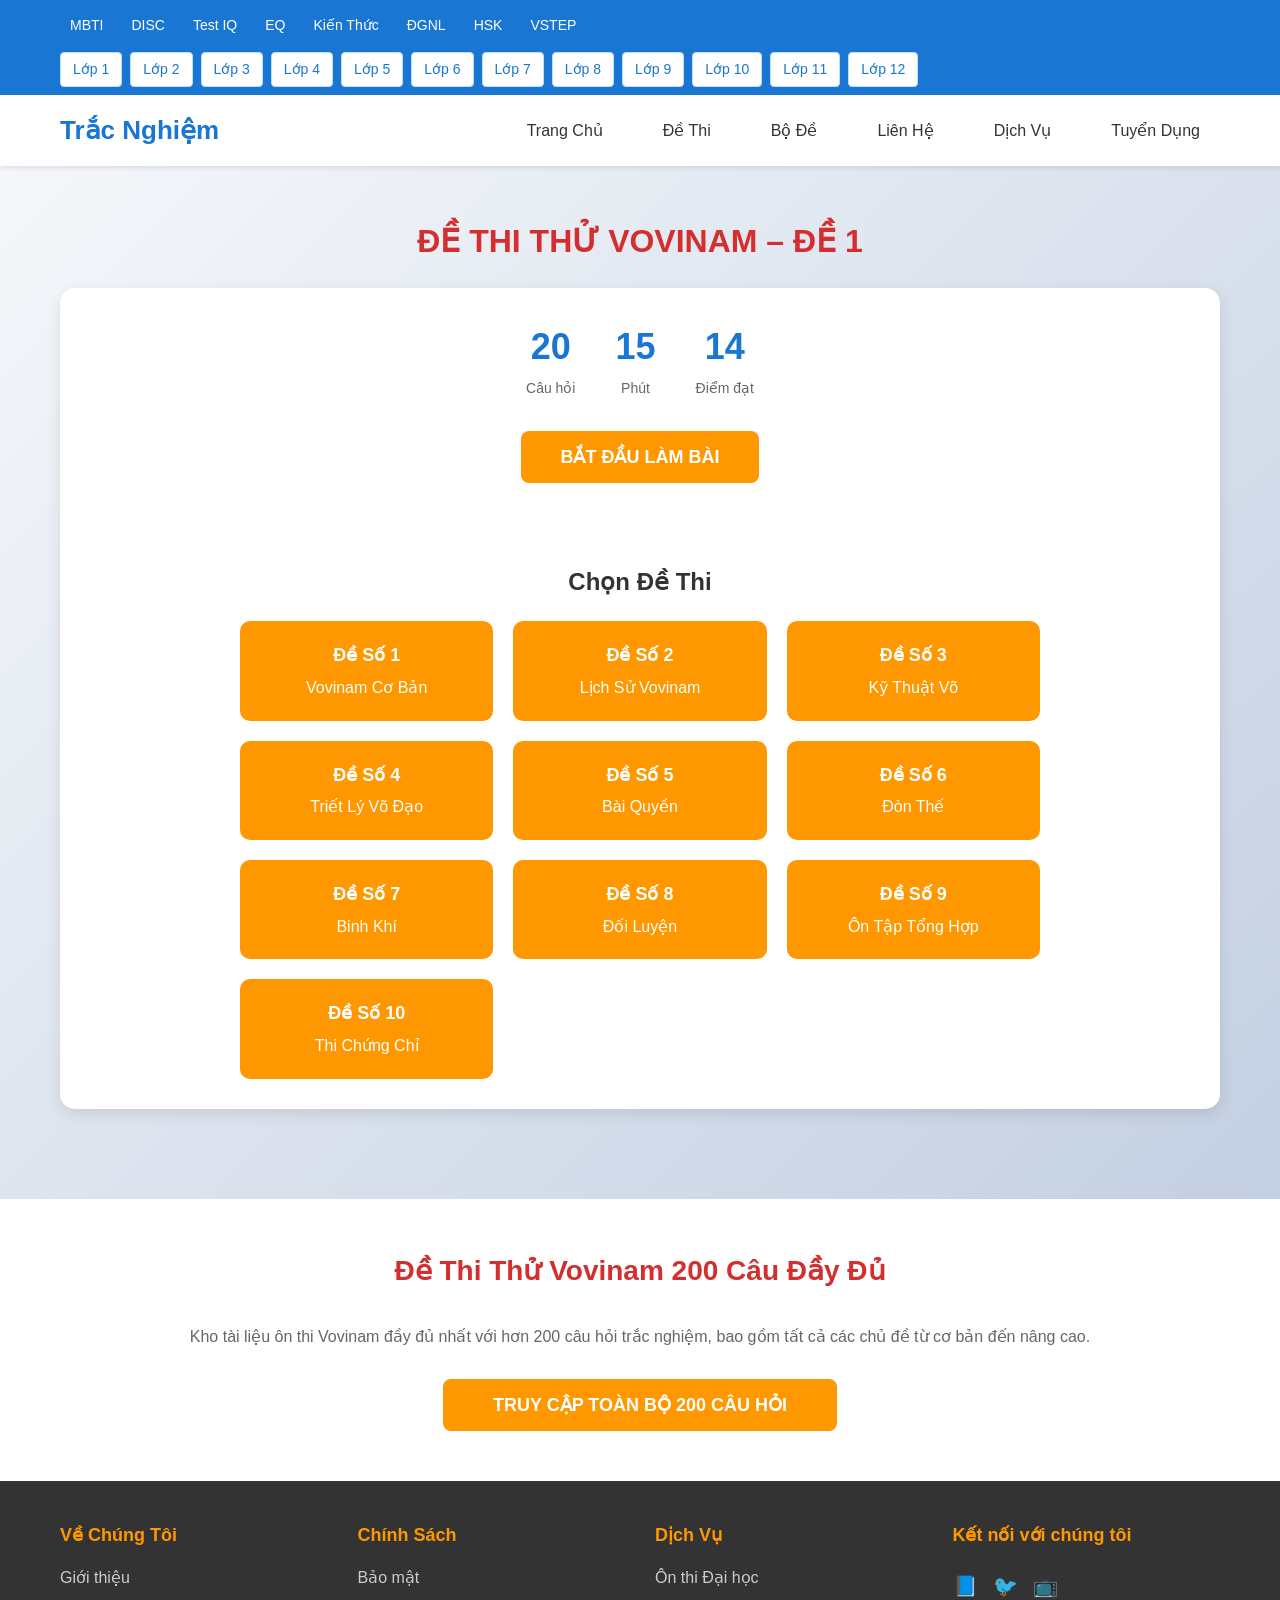
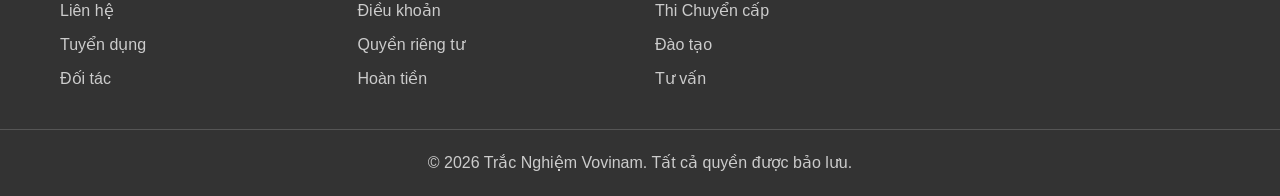
==== commit e8154e90: "Polish Vovinam website UI and responsive navigation" ====
--- a/index.html
+++ b/index.html
@@ -14,6 +14,12 @@
   font-family: 'Segoe UI', Tahoma, Geneva, Verdana, sans-serif;
   line-height: 1.6;
   color: #333;
+  background: #eef3fa;
+}
+
+.container {
+  width: min(1200px, calc(100% - 40px));
+  margin: 0 auto;
 }
 
 /* Header */
@@ -33,42 +39,68 @@
 }
 
 .top-bar .container {
-  max-width: 1200px;
-  margin: 0 auto;
+  padding: 0 20px;
+  display: flex;
+  flex-wrap: wrap;
+  justify-content: space-between;
+  align-items: center;
+  gap: 10px;
+}
+
+.top-bar .top-links,
+.top-bar .class-list {
+  display: flex;
+  flex-wrap: wrap;
+  gap: 8px;
+  align-items: center;
+}
+
+.top-bar a {
+  color: white;
+  text-decoration: none;
+  padding: 6px 10px;
+  border-radius: 6px;
+  transition: background-color 0.2s ease;
+}
+
+.top-bar a:hover {
+  background: rgba(255,255,255,0.12);
+}
+
+.main-nav {
+  padding: 15px 0;
+}
+
+.main-nav .container {
   padding: 0 20px;
   display: flex;
   justify-content: space-between;
   align-items: center;
-}
-
-.top-bar a {
-  color: white;
-  text-decoration: none;
-  margin: 0 15px;
-}
-
-.main-nav {
-  padding: 15px 0;
-}
-
-.main-nav .container {
-  max-width: 1200px;
-  margin: 0 auto;
-  padding: 0 20px;
-  display: flex;
-  justify-content: space-between;
-  align-items: center;
+  gap: 15px;
 }
 
 .logo {
-  font-size: 24px;
-  font-weight: bold;
+  font-size: 26px;
+  font-weight: 800;
   color: #1976d2;
+}
+
+.nav-toggle {
+  display: none;
+  background: #1976d2;
+  color: white;
+  border: none;
+  font-size: 22px;
+  padding: 10px 14px;
+  border-radius: 10px;
+  cursor: pointer;
 }
 
 .main-menu {
   display: flex;
+  gap: 20px;
   list-style: none;
+  align-items: center;
 }
 
 .main-menu li {
@@ -79,11 +111,25 @@
   text-decoration: none;
   color: #333;
   font-weight: 500;
-  transition: color 0.3s;
+  transition: color 0.3s ease;
 }
 
 .main-menu a:hover {
   color: #1976d2;
+}
+
+.main-menu.show {
+  display: flex;
+  flex-direction: column;
+  align-items: center;
+  width: 100%;
+  gap: 12px;
+  padding: 15px 0;
+}
+
+.main-menu.show li {
+  width: 100%;
+  text-align: center;
 }
 
 /* Secondary Menu */
@@ -476,6 +522,10 @@
 }
 
 @media (max-width: 768px) {
+  .nav-toggle {
+    display: inline-flex;
+  }
+
   .main-menu {
     display: none;
   }
@@ -490,6 +540,19 @@
 
   .footer .container {
     grid-template-columns: 1fr;
+  }
+}
+
+@media (max-width: 550px) {
+  .top-bar .top-links,
+  .top-bar .class-list {
+    justify-content: center;
+  }
+
+  .start-btn,
+  .full-access-btn {
+    width: 100%;
+    max-width: 320px;
   }
 }
 </style>
@@ -500,7 +563,7 @@
   <header class="header">
     <div class="top-bar">
       <div class="container">
-        <div>
+          <div class="top-links">
           <a href="#">MBTI</a>
           <a href="#">DISC</a>
           <a href="#">Test IQ</a>
@@ -530,11 +593,12 @@
     <nav class="main-nav">
       <div class="container">
         <div class="logo">Trắc Nghiệm</div>
-        <ul class="main-menu">
-          <li><a href="#">Đại Học</a></li>
-          <li><a href="#">Thi Chuyển Cấp</a></li>
-          <li><a href="#">Giới Thiệu</a></li>
-          <li><a href="#">Chính Sách</a></li>
+        <button class="nav-toggle" onclick="toggleMenu()" aria-label="Mở menu">☰</button>
+        <ul class="main-menu" id="mainNavMenu">
+          <li><a href="#home">Trang Chủ</a></li>
+          <li><a href="#dethi">Đề Thi</a></li>
+          <li><a href="#bo-de">Bộ Đề</a></li>
+          <li><a href="#lien-he">Liên Hệ</a></li>
           <li><a href="#">Dịch Vụ</a></li>
           <li><a href="#">Tuyển Dụng</a></li>
         </ul>
@@ -543,7 +607,7 @@
   </header>
 
   <!-- Main Content -->
-  <main class="main-content">
+  <main class="main-content" id="home">
     <div class="container">
       <h1 class="exam-title">ĐỀ THI THỬ VOVINAM – ĐỀ 1</h1>
 
@@ -565,46 +629,46 @@
 
         <button class="start-btn" onclick="startQuiz()">BẮT ĐẦU LÀM BÀI</button>
 
-        <div class="exam-list">
+        <div class="exam-list" id="dethi">
           <h3>Chọn Đề Thi</h3>
           <div class="exam-grid">
-            <a href="#" class="exam-card" onclick="startQuiz()">
+            <a href="#dethi" class="exam-card" onclick="event.preventDefault(); startQuiz()">
               <h4>Đề Số 1</h4>
               <p>Vovinam Cơ Bản</p>
             </a>
-            <a href="#" class="exam-card" onclick="startQuiz()">
+            <a href="#dethi" class="exam-card" onclick="event.preventDefault(); startQuiz()">
               <h4>Đề Số 2</h4>
               <p>Lịch Sử Vovinam</p>
             </a>
-            <a href="#" class="exam-card" onclick="startQuiz()">
+            <a href="#dethi" class="exam-card" onclick="event.preventDefault(); startQuiz()">
               <h4>Đề Số 3</h4>
               <p>Kỹ Thuật Võ</p>
             </a>
-            <a href="#" class="exam-card" onclick="startQuiz()">
+            <a href="#dethi" class="exam-card" onclick="event.preventDefault(); startQuiz()">
               <h4>Đề Số 4</h4>
               <p>Triết Lý Võ Đạo</p>
             </a>
-            <a href="#" class="exam-card" onclick="startQuiz()">
+            <a href="#dethi" class="exam-card" onclick="event.preventDefault(); startQuiz()">
               <h4>Đề Số 5</h4>
               <p>Bài Quyền</p>
             </a>
-            <a href="#" class="exam-card" onclick="startQuiz()">
+            <a href="#dethi" class="exam-card" onclick="event.preventDefault(); startQuiz()">
               <h4>Đề Số 6</h4>
               <p>Đòn Thế</p>
             </a>
-            <a href="#" class="exam-card" onclick="startQuiz()">
+            <a href="#dethi" class="exam-card" onclick="event.preventDefault(); startQuiz()">
               <h4>Đề Số 7</h4>
               <p>Binh Khí</p>
             </a>
-            <a href="#" class="exam-card" onclick="startQuiz()">
+            <a href="#dethi" class="exam-card" onclick="event.preventDefault(); startQuiz()">
               <h4>Đề Số 8</h4>
               <p>Đối Luyện</p>
             </a>
-            <a href="#" class="exam-card" onclick="startQuiz()">
+            <a href="#dethi" class="exam-card" onclick="event.preventDefault(); startQuiz()">
               <h4>Đề Số 9</h4>
               <p>Ôn Tập Tổng Hợp</p>
             </a>
-            <a href="#" class="exam-card" onclick="startQuiz()">
+            <a href="#dethi" class="exam-card" onclick="event.preventDefault(); startQuiz()">
               <h4>Đề Số 10</h4>
               <p>Thi Chứng Chỉ</p>
             </a>
@@ -615,7 +679,7 @@
   </main>
 
   <!-- Extended Section -->
-  <section class="extended-section">
+  <section class="extended-section" id="bo-de">
     <div class="container">
       <h2 class="extended-title">Đề Thi Thử Vovinam 200 Câu Đầy Đủ</h2>
       <p style="font-size: 16px; color: #666; margin-bottom: 30px;">
@@ -809,11 +873,14 @@
       score = 0;
       answered = false;
       document.getElementById('quizModal').style.display = 'block';
+      document.getElementById('quizFeedback').innerText = '';
+      document.getElementById('nextBtn').style.display = 'inline-block';
       loadQuestion();
     }
 
     function closeQuiz() {
       document.getElementById('quizModal').style.display = 'none';
+      document.getElementById('mainNavMenu').classList.remove('show');
     }
 
     function loadQuestion() {
@@ -879,6 +946,11 @@
       }
 
       document.getElementById('quizFeedback').innerText = resultText;
+    }
+
+    function toggleMenu() {
+      const menu = document.querySelector('.main-menu');
+      menu.classList.toggle('show');
     }
 
     // Close modal when clicking outside
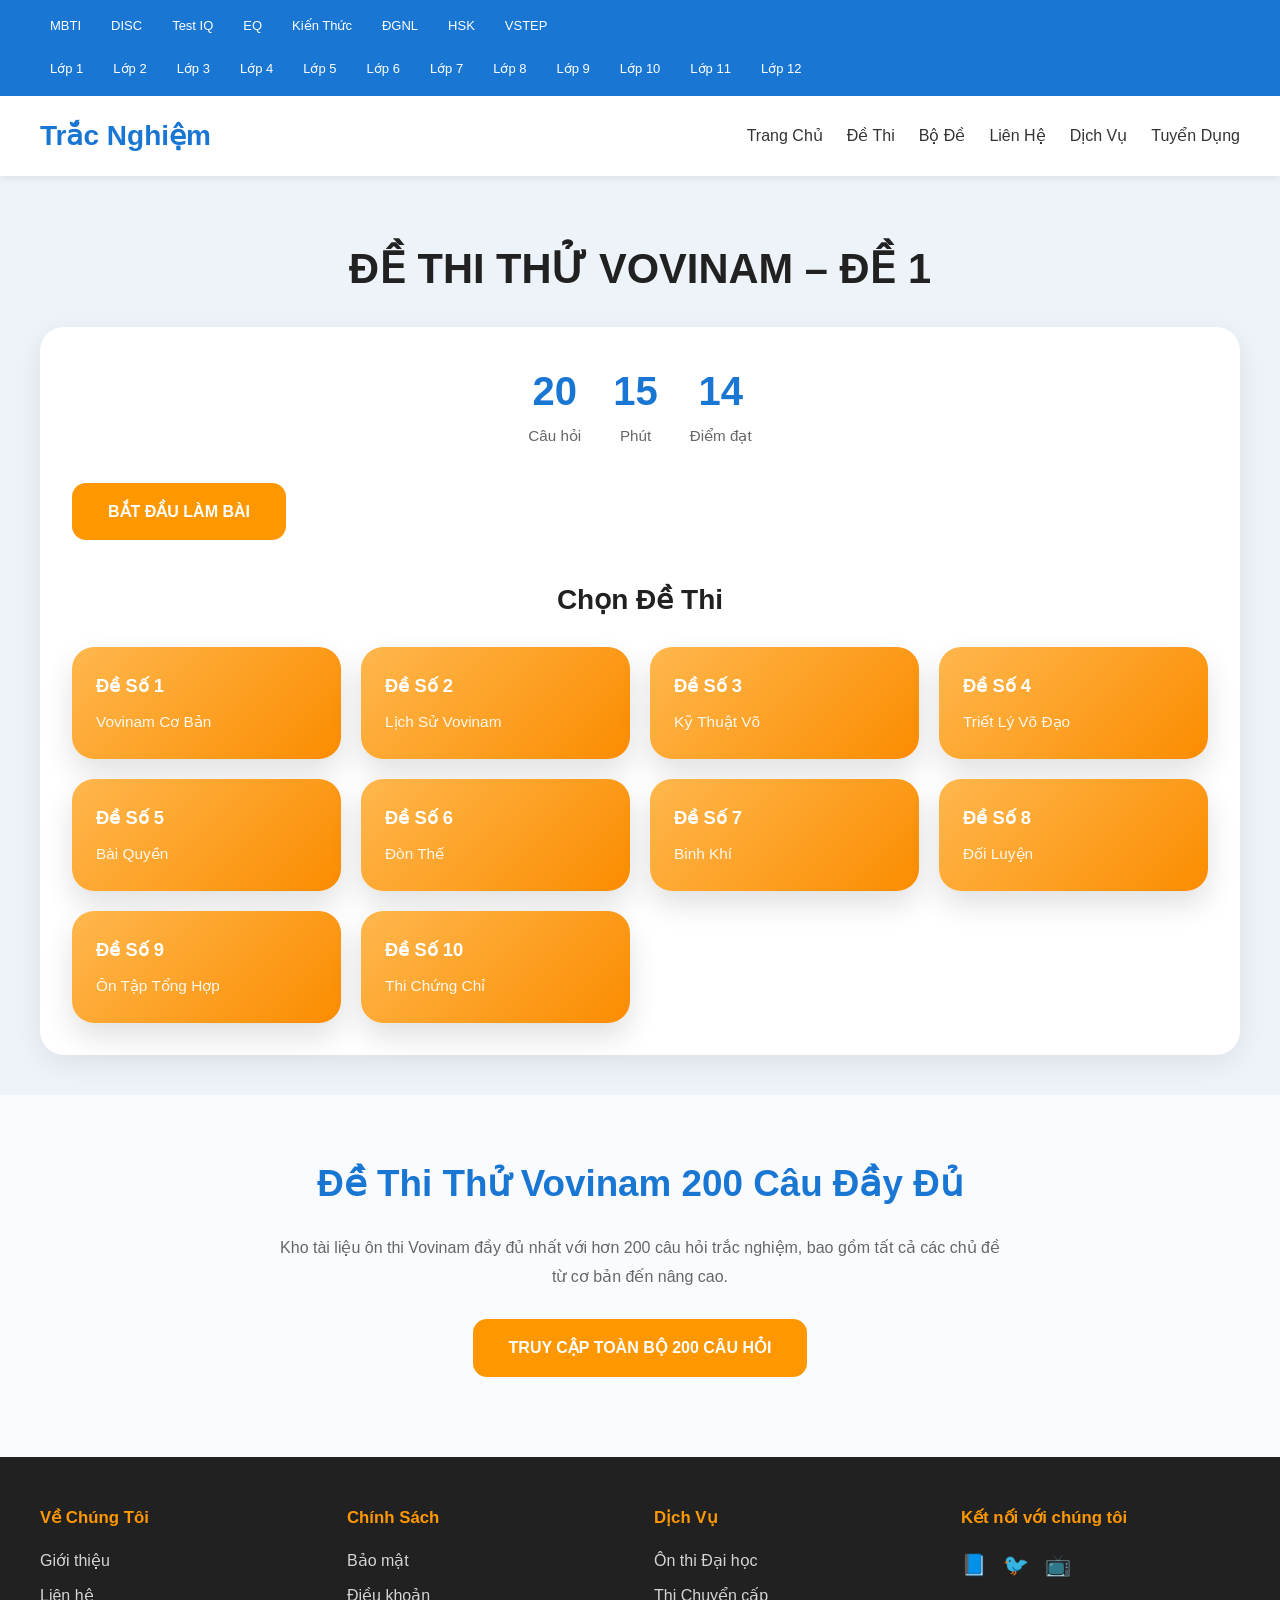
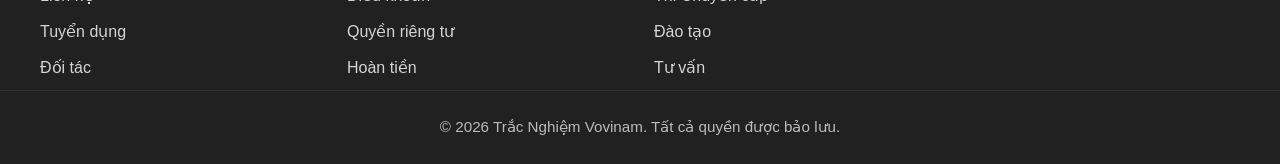
==== commit f667244d: "Split Vovinam site into modular HTML, CSS, JS files" ====
--- a/index.html
+++ b/index.html
@@ -1,569 +1,16 @@
 <!DOCTYPE html>
 <html lang="vi">
 <head>
-<meta charset="UTF-8">
-<title>Trắc Nghiệm Vovinam</title>
-<style>
-* {
-  margin: 0;
-  padding: 0;
-  box-sizing: border-box;
-}
-
-body {
-  font-family: 'Segoe UI', Tahoma, Geneva, Verdana, sans-serif;
-  line-height: 1.6;
-  color: #333;
-  background: #eef3fa;
-}
-
-.container {
-  width: min(1200px, calc(100% - 40px));
-  margin: 0 auto;
-}
-
-/* Header */
-.header {
-  background: #fff;
-  box-shadow: 0 2px 5px rgba(0,0,0,0.1);
-  position: sticky;
-  top: 0;
-  z-index: 1000;
-}
-
-.top-bar {
-  background: #1976d2;
-  color: white;
-  padding: 8px 0;
-  font-size: 14px;
-}
-
-.top-bar .container {
-  padding: 0 20px;
-  display: flex;
-  flex-wrap: wrap;
-  justify-content: space-between;
-  align-items: center;
-  gap: 10px;
-}
-
-.top-bar .top-links,
-.top-bar .class-list {
-  display: flex;
-  flex-wrap: wrap;
-  gap: 8px;
-  align-items: center;
-}
-
-.top-bar a {
-  color: white;
-  text-decoration: none;
-  padding: 6px 10px;
-  border-radius: 6px;
-  transition: background-color 0.2s ease;
-}
-
-.top-bar a:hover {
-  background: rgba(255,255,255,0.12);
-}
-
-.main-nav {
-  padding: 15px 0;
-}
-
-.main-nav .container {
-  padding: 0 20px;
-  display: flex;
-  justify-content: space-between;
-  align-items: center;
-  gap: 15px;
-}
-
-.logo {
-  font-size: 26px;
-  font-weight: 800;
-  color: #1976d2;
-}
-
-.nav-toggle {
-  display: none;
-  background: #1976d2;
-  color: white;
-  border: none;
-  font-size: 22px;
-  padding: 10px 14px;
-  border-radius: 10px;
-  cursor: pointer;
-}
-
-.main-menu {
-  display: flex;
-  gap: 20px;
-  list-style: none;
-  align-items: center;
-}
-
-.main-menu li {
-  margin: 0 20px;
-}
-
-.main-menu a {
-  text-decoration: none;
-  color: #333;
-  font-weight: 500;
-  transition: color 0.3s ease;
-}
-
-.main-menu a:hover {
-  color: #1976d2;
-}
-
-.main-menu.show {
-  display: flex;
-  flex-direction: column;
-  align-items: center;
-  width: 100%;
-  gap: 12px;
-  padding: 15px 0;
-}
-
-.main-menu.show li {
-  width: 100%;
-  text-align: center;
-}
-
-/* Secondary Menu */
-.secondary-menu {
-  background: #e3f2fd;
-  padding: 10px 0;
-  border-bottom: 1px solid #bbdefb;
-}
-
-.secondary-menu .container {
-  max-width: 1200px;
-  margin: 0 auto;
-  padding: 0 20px;
-  display: flex;
-  justify-content: space-between;
-  align-items: center;
-}
-
-.secondary-menu a {
-  color: #1976d2;
-  text-decoration: none;
-  margin: 0 15px;
-  font-weight: 500;
-}
-
-.class-list {
-  display: flex;
-  gap: 10px;
-}
-
-.class-list a {
-  background: #fff;
-  padding: 5px 12px;
-  border-radius: 4px;
-  text-decoration: none;
-  color: #1976d2;
-  border: 1px solid #bbdefb;
-  transition: all 0.3s;
-}
-
-.class-list a:hover {
-  background: #1976d2;
-  color: white;
-}
-
-/* Main Content */
-.main-content {
-  padding: 50px 0;
-  background: linear-gradient(135deg, #f5f7fa 0%, #c3cfe2 100%);
-  min-height: 70vh;
-}
-
-.main-content .container {
-  max-width: 1200px;
-  margin: 0 auto;
-  padding: 0 20px;
-  text-align: center;
-}
-
-.exam-title {
-  font-size: 32px;
-  font-weight: bold;
-  color: #d32f2f;
-  margin-bottom: 20px;
-}
-
-.exam-info {
-  background: white;
-  padding: 30px;
-  border-radius: 15px;
-  box-shadow: 0 5px 15px rgba(0,0,0,0.1);
-  margin-bottom: 40px;
-}
-
-.exam-details {
-  display: flex;
-  justify-content: center;
-  gap: 40px;
-  margin-bottom: 30px;
-  flex-wrap: wrap;
-}
-
-.detail-item {
-  text-align: center;
-}
-
-.detail-item .number {
-  font-size: 36px;
-  font-weight: bold;
-  color: #1976d2;
-  display: block;
-}
-
-.detail-item .label {
-  color: #666;
-  font-size: 14px;
-  margin-top: 5px;
-}
-
-.start-btn {
-  background: #ff9800;
-  color: white;
-  border: none;
-  padding: 15px 40px;
-  font-size: 18px;
-  font-weight: bold;
-  border-radius: 8px;
-  cursor: pointer;
-  transition: all 0.3s;
-  margin-bottom: 40px;
-}
-
-.start-btn:hover {
-  background: #f57c00;
-  transform: translateY(-2px);
-  box-shadow: 0 5px 15px rgba(255,152,0,0.3);
-}
-
-.exam-list {
-  margin-top: 40px;
-}
-
-.exam-list h3 {
-  font-size: 24px;
-  margin-bottom: 20px;
-  color: #333;
-}
-
-.exam-grid {
-  display: grid;
-  grid-template-columns: repeat(auto-fit, minmax(200px, 1fr));
-  gap: 20px;
-  max-width: 800px;
-  margin: 0 auto;
-}
-
-.exam-card {
-  background: #ff9800;
-  color: white;
-  padding: 20px;
-  border-radius: 10px;
-  text-align: center;
-  cursor: pointer;
-  transition: all 0.3s;
-  text-decoration: none;
-  display: block;
-}
-
-.exam-card:hover {
-  background: #f57c00;
-  transform: translateY(-3px);
-  box-shadow: 0 5px 15px rgba(255,152,0,0.3);
-}
-
-.exam-card h4 {
-  font-size: 18px;
-  margin-bottom: 5px;
-}
-
-/* Extended Section */
-.extended-section {
-  padding: 50px 0;
-  background: white;
-}
-
-.extended-section .container {
-  max-width: 1200px;
-  margin: 0 auto;
-  padding: 0 20px;
-  text-align: center;
-}
-
-.extended-title {
-  font-size: 28px;
-  font-weight: bold;
-  color: #d32f2f;
-  margin-bottom: 30px;
-}
-
-.full-access-btn {
-  background: #ff9800;
-  color: white;
-  border: none;
-  padding: 15px 50px;
-  font-size: 18px;
-  font-weight: bold;
-  border-radius: 8px;
-  cursor: pointer;
-  transition: all 0.3s;
-}
-
-.full-access-btn:hover {
-  background: #f57c00;
-  transform: translateY(-2px);
-  box-shadow: 0 5px 15px rgba(255,152,0,0.3);
-}
-
-/* Footer */
-.footer {
-  background: #333;
-  color: white;
-  padding: 40px 0 20px;
-}
-
-.footer .container {
-  max-width: 1200px;
-  margin: 0 auto;
-  padding: 0 20px;
-  display: grid;
-  grid-template-columns: repeat(auto-fit, minmax(250px, 1fr));
-  gap: 30px;
-}
-
-.footer-section h4 {
-  color: #ff9800;
-  margin-bottom: 15px;
-  font-size: 18px;
-}
-
-.footer-section ul {
-  list-style: none;
-}
-
-.footer-section ul li {
-  margin-bottom: 8px;
-}
-
-.footer-section a {
-  color: #ccc;
-  text-decoration: none;
-  transition: color 0.3s;
-}
-
-.footer-section a:hover {
-  color: #ff9800;
-}
-
-.social-links {
-  display: flex;
-  gap: 15px;
-  margin-top: 20px;
-}
-
-.social-links a {
-  color: #ccc;
-  font-size: 20px;
-  transition: color 0.3s;
-}
-
-.social-links a:hover {
-  color: #ff9800;
-}
-
-.footer-bottom {
-  text-align: center;
-  padding-top: 20px;
-  border-top: 1px solid #555;
-  margin-top: 30px;
-  color: #ccc;
-}
-
-/* Quiz Modal */
-.quiz-modal {
-  display: none;
-  position: fixed;
-  top: 0;
-  left: 0;
-  width: 100%;
-  height: 100%;
-  background: rgba(0,0,0,0.8);
-  z-index: 2000;
-  animation: fadeIn 0.3s ease;
-}
-
-@keyframes fadeIn {
-  from { opacity: 0; }
-  to { opacity: 1; }
-}
-
-.quiz-container {
-  position: absolute;
-  top: 50%;
-  left: 50%;
-  transform: translate(-50%, -50%);
-  background: white;
-  width: 90%;
-  max-width: 600px;
-  border-radius: 15px;
-  box-shadow: 0 10px 30px rgba(0,0,0,0.3);
-  max-height: 90vh;
-  overflow-y: auto;
-}
-
-.quiz-header {
-  background: #1976d2;
-  color: white;
-  padding: 20px;
-  border-radius: 15px 15px 0 0;
-  text-align: center;
-}
-
-.quiz-header h2 {
-  margin: 0;
-  font-size: 24px;
-}
-
-.quiz-progress {
-  background: #e3f2fd;
-  padding: 10px 20px;
-  text-align: center;
-  font-weight: bold;
-  color: #1976d2;
-}
-
-.quiz-question {
-  padding: 30px 20px;
-  font-size: 20px;
-  font-weight: bold;
-  text-align: center;
-  border-bottom: 1px solid #eee;
-}
-
-.quiz-options {
-  padding: 20px;
-}
-
-.quiz-option {
-  display: block;
-  width: 100%;
-  padding: 15px;
-  margin: 10px 0;
-  border: 2px solid #e0e0e0;
-  border-radius: 8px;
-  background: white;
-  cursor: pointer;
-  font-size: 16px;
-  transition: all 0.3s;
-  text-align: left;
-}
-
-.quiz-option:hover {
-  border-color: #1976d2;
-  background: #f8f9fa;
-}
-
-.quiz-feedback {
-  padding: 15px 20px;
-  text-align: center;
-  font-weight: bold;
-  font-size: 18px;
-}
-
-.quiz-navigation {
-  padding: 20px;
-  text-align: center;
-  border-top: 1px solid #eee;
-}
-
-.quiz-next-btn {
-  background: #1976d2;
-  color: white;
-  border: none;
-  padding: 12px 30px;
-  border-radius: 8px;
-  font-size: 16px;
-  font-weight: bold;
-  cursor: pointer;
-  transition: all 0.3s;
-}
-
-.quiz-next-btn:hover {
-  background: #1565c0;
-}
-
-.quiz-next-btn:disabled {
-  background: #ccc;
-  cursor: not-allowed;
-}
-
-.close-quiz {
-  position: absolute;
-  top: 10px;
-  right: 15px;
-  background: none;
-  border: none;
-  color: white;
-  font-size: 24px;
-  cursor: pointer;
-  z-index: 1001;
-}
-
-@media (max-width: 768px) {
-  .nav-toggle {
-    display: inline-flex;
-  }
-
-  .main-menu {
-    display: none;
-  }
-
-  .exam-details {
-    gap: 20px;
-  }
-
-  .exam-grid {
-    grid-template-columns: 1fr;
-  }
-
-  .footer .container {
-    grid-template-columns: 1fr;
-  }
-}
-
-@media (max-width: 550px) {
-  .top-bar .top-links,
-  .top-bar .class-list {
-    justify-content: center;
-  }
-
-  .start-btn,
-  .full-access-btn {
-    width: 100%;
-    max-width: 320px;
-  }
-}
-</style>
+  <meta charset="UTF-8">
+  <meta name="viewport" content="width=device-width, initial-scale=1.0">
+  <title>Trắc Nghiệm Vovinam</title>
+  <link rel="stylesheet" href="styles.css">
 </head>
-
 <body>
-  <!-- Header -->
   <header class="header">
     <div class="top-bar">
       <div class="container">
-          <div class="top-links">
+        <div class="top-links">
           <a href="#">MBTI</a>
           <a href="#">DISC</a>
           <a href="#">Test IQ</a>
@@ -589,7 +36,6 @@
         </div>
       </div>
     </div>
-
     <nav class="main-nav">
       <div class="container">
         <div class="logo">Trắc Nghiệm</div>
@@ -606,11 +52,9 @@
     </nav>
   </header>
 
-  <!-- Main Content -->
   <main class="main-content" id="home">
     <div class="container">
       <h1 class="exam-title">ĐỀ THI THỬ VOVINAM – ĐỀ 1</h1>
-
       <div class="exam-info">
         <div class="exam-details">
           <div class="detail-item">
@@ -626,9 +70,7 @@
             <span class="label">Điểm đạt</span>
           </div>
         </div>
-
         <button class="start-btn" onclick="startQuiz()">BẮT ĐẦU LÀM BÀI</button>
-
         <div class="exam-list" id="dethi">
           <h3>Chọn Đề Thi</h3>
           <div class="exam-grid">
@@ -678,11 +120,10 @@
     </div>
   </main>
 
-  <!-- Extended Section -->
   <section class="extended-section" id="bo-de">
     <div class="container">
       <h2 class="extended-title">Đề Thi Thử Vovinam 200 Câu Đầy Đủ</h2>
-      <p style="font-size: 16px; color: #666; margin-bottom: 30px;">
+      <p>
         Kho tài liệu ôn thi Vovinam đầy đủ nhất với hơn 200 câu hỏi trắc nghiệm,
         bao gồm tất cả các chủ đề từ cơ bản đến nâng cao.
       </p>
@@ -690,8 +131,7 @@
     </div>
   </section>
 
-  <!-- Footer -->
-  <footer class="footer">
+  <footer class="footer" id="lien-he">
     <div class="container">
       <div class="footer-section">
         <h4>Về Chúng Tôi</h4>
@@ -702,7 +142,6 @@
           <li><a href="#">Đối tác</a></li>
         </ul>
       </div>
-
       <div class="footer-section">
         <h4>Chính Sách</h4>
         <ul>
@@ -712,7 +151,6 @@
           <li><a href="#">Hoàn tiền</a></li>
         </ul>
       </div>
-
       <div class="footer-section">
         <h4>Dịch Vụ</h4>
         <ul>
@@ -722,7 +160,6 @@
           <li><a href="#">Tư vấn</a></li>
         </ul>
       </div>
-
       <div class="footer-section">
         <h4>Kết nối với chúng tôi</h4>
         <div class="social-links">
@@ -732,234 +169,27 @@
         </div>
       </div>
     </div>
-
     <div class="footer-bottom">
       <p>&copy; 2026 Trắc Nghiệm Vovinam. Tất cả quyền được bảo lưu.</p>
     </div>
   </footer>
 
-  <!-- Quiz Modal -->
   <div id="quizModal" class="quiz-modal">
     <div class="quiz-container">
       <button class="close-quiz" onclick="closeQuiz()">&times;</button>
-
       <div class="quiz-header">
         <h2>Thi Trắc Nghiệm Vovinam</h2>
         <div id="quizProgress" class="quiz-progress">Câu 1 / 20</div>
       </div>
-
       <div id="quizQuestion" class="quiz-question"></div>
-
       <div id="quizOptions" class="quiz-options"></div>
-
       <div id="quizFeedback" class="quiz-feedback"></div>
-
       <div class="quiz-navigation">
         <button id="nextBtn" class="quiz-next-btn" onclick="nextQuestion()" disabled>Câu tiếp</button>
       </div>
     </div>
   </div>
 
-  <script>
-    const questions = [
-      {
-        question: "Người sáng lập Vovinam là ai?",
-        options: ["Nguyễn Lộc", "Lê Sáng", "Nguyễn Văn Chiếu", "Trần Huy Phong"],
-        correct: 0
-      },
-      {
-        question: "Vovinam ra đời năm nào?",
-        options: ["1938", "1945", "1954", "1975"],
-        correct: 0
-      },
-      {
-        question: "Võ Việt Nam còn được gọi là gì?",
-        options: ["Vovinam Viet Vo Dao", "Vovinam Vo Dao", "Vo Viet Nam", "Vovinam"],
-        correct: 1
-      },
-      {
-        question: "Vovinam là bộ môn võ của nước nào?",
-        options: ["Thái Lan", "Hàn Quốc", "Việt Nam", "Trung Quốc"],
-        correct: 2
-      },
-      {
-        question: "Ý nghĩa của từ 'Vo' trong Vovinam là gì?",
-        options: ["Võ thuật", "Quân đội", "Dân tộc", "Quốc gia"],
-        correct: 0
-      },
-      {
-        question: "Ý nghĩa của từ 'Vi' trong Vovinam là gì?",
-        options: ["Võ thuật", "Quân đội", "Dân tộc", "Quốc gia"],
-        correct: 2
-      },
-      {
-        question: "Ý nghĩa của từ 'Nam' trong Vovinam là gì?",
-        options: ["Võ thuật", "Quân đội", "Dân tộc", "Quốc gia"],
-        correct: 3
-      },
-      {
-        question: "Vovinam được phát triển từ những bộ môn võ nào?",
-        options: ["Karate và Judo", "Võ cổ truyền Việt Nam", "Taekwondo", "Muay Thai"],
-        correct: 1
-      },
-      {
-        question: "Mục tiêu chính của Vovinam là gì?",
-        options: ["Giải trí", "Tự vệ và rèn luyện thân thể", "Thi đấu chuyên nghiệp", "Giải trí"],
-        correct: 1
-      },
-      {
-        question: "Vovinam có bao nhiêu cấp đai?",
-        options: ["6 cấp", "9 cấp", "12 cấp", "15 cấp"],
-        correct: 1
-      },
-      {
-        question: "Màu đai đầu tiên trong Vovinam là gì?",
-        options: ["Đen", "Trắng", "Vàng", "Xanh"],
-        correct: 1
-      },
-      {
-        question: "Vovinam được công nhận là môn võ chính thức của Việt Nam từ năm nào?",
-        options: ["1945", "1954", "1975", "1990"],
-        correct: 0
-      },
-      {
-        question: "Vovinam có những kỹ thuật nào?",
-        options: ["Chỉ quyền cước", "Quyền, cước, đòn thế, binh khí", "Chỉ khiêu vũ", "Chỉ aerobic"],
-        correct: 1
-      },
-      {
-        question: "Nguyên tắc 'Luyện công phu' trong Vovinam nghĩa là gì?",
-        options: ["Luyện tập chăm chỉ", "Luyện tập qua loa", "Luyện tập theo sở thích", "Luyện tập ít"],
-        correct: 0
-      },
-      {
-        question: "Vovinam nhấn mạnh yếu tố nào?",
-        options: ["Sức mạnh thể chất", "Tinh thần kỷ luật và đạo đức", "Giải trí", "Thi đấu"],
-        correct: 1
-      },
-      {
-        question: "Vovinam có bài quyền biểu diễn nào?",
-        options: ["Bài quyền 12 động tác", "Bài quyền 20 động tác", "Bài quyền 30 động tác", "Bài quyền 50 động tác"],
-        correct: 0
-      },
-      {
-        question: "Vovinam có những đòn thế nào?",
-        options: ["Ném, vật, khóa khớp", "Chỉ đá", "Chỉ quyền", "Chỉ aerobic"],
-        correct: 0
-      },
-      {
-        question: "Vovinam có môn binh khí nào?",
-        options: ["Kiếm, đao, côn, thương", "Chỉ súng", "Chỉ lựu đạn", "Chỉ xe tăng"],
-        correct: 0
-      },
-      {
-        question: "Vovinam có bài tập đối luyện không?",
-        options: ["Không có", "Có, để thực hành kỹ thuật", "Chỉ tập đơn", "Chỉ tập nhóm"],
-        correct: 1
-      },
-      {
-        question: "Vovinam được phổ biến ở những nước nào?",
-        options: ["Chỉ Việt Nam", "Việt Nam và một số nước châu Á", "Toàn thế giới", "Chỉ châu Âu"],
-        correct: 2
-      }
-    ];
-
-    let currentQuestionIndex = 0;
-    let score = 0;
-    let answered = false;
-
-    function startQuiz() {
-      currentQuestionIndex = 0;
-      score = 0;
-      answered = false;
-      document.getElementById('quizModal').style.display = 'block';
-      document.getElementById('quizFeedback').innerText = '';
-      document.getElementById('nextBtn').style.display = 'inline-block';
-      loadQuestion();
-    }
-
-    function closeQuiz() {
-      document.getElementById('quizModal').style.display = 'none';
-      document.getElementById('mainNavMenu').classList.remove('show');
-    }
-
-    function loadQuestion() {
-      answered = false;
-      document.getElementById('quizFeedback').innerText = '';
-
-      document.getElementById('quizProgress').innerText =
-        'Câu ' + (currentQuestionIndex + 1) + ' / ' + questions.length;
-
-      document.getElementById('quizQuestion').innerText = questions[currentQuestionIndex].question;
-
-      let optionsHtml = '';
-      questions[currentQuestionIndex].options.forEach((option, index) => {
-        optionsHtml += `<button class='quiz-option' onclick='checkAnswer(${index})'>${option}</button>`;
-      });
-
-      document.getElementById('quizOptions').innerHTML = optionsHtml;
-      document.getElementById('nextBtn').disabled = true;
-    }
-
-    function checkAnswer(selectedIndex) {
-      if (answered) return;
-      answered = true;
-
-      if (selectedIndex === questions[currentQuestionIndex].correct) {
-        score++;
-        document.getElementById('quizFeedback').innerText = '✔ Đúng!';
-        document.getElementById('quizFeedback').style.color = 'green';
-      } else {
-        document.getElementById('quizFeedback').innerText =
-          '✘ Sai - Đáp án đúng: ' + questions[currentQuestionIndex].options[questions[currentQuestionIndex].correct];
-        document.getElementById('quizFeedback').style.color = 'red';
-      }
-
-      document.getElementById('nextBtn').disabled = false;
-    }
-
-    function nextQuestion() {
-      currentQuestionIndex++;
-
-      if (currentQuestionIndex < questions.length) {
-        loadQuestion();
-      } else {
-        showResults();
-      }
-    }
-
-    function showResults() {
-      document.getElementById('quizQuestion').innerText = 'Hoàn thành bài thi!';
-      document.getElementById('quizOptions').innerHTML = '';
-      document.getElementById('quizFeedback').innerText = '';
-      document.getElementById('nextBtn').style.display = 'none';
-
-      let percentage = Math.round((score / questions.length) * 100);
-      let resultText = 'Điểm của bạn: ' + score + '/' + questions.length + ' (' + percentage + '%)';
-
-      if (score >= 14) {
-        resultText += '\n🎉 ĐẠT - Chúc mừng bạn đã hoàn thành bài thi!';
-        document.getElementById('quizFeedback').style.color = '#4caf50';
-      } else {
-        resultText += '\n❌ CẦN ÔN TẬP THÊM - Hãy học thêm về Vovinam!';
-        document.getElementById('quizFeedback').style.color = '#f44336';
-      }
-
-      document.getElementById('quizFeedback').innerText = resultText;
-    }
-
-    function toggleMenu() {
-      const menu = document.querySelector('.main-menu');
-      menu.classList.toggle('show');
-    }
-
-    // Close modal when clicking outside
-    window.onclick = function(event) {
-      const modal = document.getElementById('quizModal');
-      if (event.target === modal) {
-        closeQuiz();
-      }
-    }
-  </script>
+  <script src="script.js" defer></script>
 </body>
-</html>+</html>
--- a/styles.css
+++ b/styles.css
@@ -0,0 +1,516 @@
+/* styles.css
+   Tập trung vào phần bố cục, màu sắc và trải nghiệm người dùng.
+   Chia thành các phần để dễ chỉnh sửa và học tập. */
+
+* {
+  margin: 0;
+  padding: 0;
+  box-sizing: border-box;
+}
+
+:root {
+  --brand-blue: #1976d2;
+  --brand-orange: #ff9800;
+  --brand-dark: #212121;
+  --background: #eef3fa;
+  --surface: #ffffff;
+  --surface-strong: #f6f9ff;
+  --text: #333333;
+  --text-muted: #666666;
+  --shadow: 0 8px 30px rgba(0, 0, 0, 0.08);
+}
+
+html,
+body {
+  min-height: 100%;
+}
+
+body {
+  font-family: 'Segoe UI', Tahoma, Geneva, Verdana, sans-serif;
+  line-height: 1.6;
+  color: var(--text);
+  background: var(--background);
+}
+
+img {
+  max-width: 100%;
+  display: block;
+}
+
+a {
+  color: inherit;
+}
+
+button {
+  font: inherit;
+}
+
+.container {
+  width: min(1200px, calc(100% - 40px));
+  margin: 0 auto;
+}
+
+/* Header */
+.header {
+  background: var(--surface);
+  box-shadow: 0 2px 8px rgba(0, 0, 0, 0.08);
+  position: sticky;
+  top: 0;
+  z-index: 100;
+}
+
+.top-bar {
+  background: var(--brand-blue);
+  color: white;
+  padding: 10px 0;
+}
+
+.top-bar .container {
+  display: flex;
+  flex-wrap: wrap;
+  justify-content: space-between;
+  align-items: center;
+  gap: 10px;
+}
+
+.top-links,
+.class-list {
+  display: flex;
+  flex-wrap: wrap;
+  gap: 10px;
+  align-items: center;
+}
+
+.top-links a,
+.class-list a {
+  color: white;
+  text-decoration: none;
+  font-size: 13px;
+  padding: 6px 10px;
+  border-radius: 8px;
+  transition: background-color 0.2s ease;
+}
+
+.top-links a:hover,
+.class-list a:hover {
+  background: rgba(255, 255, 255, 0.16);
+}
+
+.main-nav {
+  padding: 18px 0;
+}
+
+.main-nav .container {
+  display: flex;
+  align-items: center;
+  justify-content: space-between;
+  gap: 15px;
+}
+
+.logo {
+  color: var(--brand-blue);
+  font-size: 28px;
+  font-weight: 800;
+}
+
+.nav-toggle {
+  display: none;
+  background: var(--brand-blue);
+  border: none;
+  border-radius: 12px;
+  color: white;
+  cursor: pointer;
+  padding: 12px 16px;
+}
+
+.main-menu {
+  display: flex;
+  list-style: none;
+  gap: 24px;
+  align-items: center;
+}
+
+.main-menu a {
+  text-decoration: none;
+  color: var(--text);
+  padding: 8px 0;
+  transition: color 0.2s ease;
+}
+
+.main-menu a:hover {
+  color: var(--brand-blue);
+}
+
+.main-menu.show {
+  display: flex;
+  flex-direction: column;
+  width: 100%;
+  gap: 12px;
+  padding: 18px 0 6px;
+  border-top: 1px solid rgba(0, 0, 0, 0.08);
+}
+
+.main-menu.show li {
+  width: 100%;
+  text-align: center;
+}
+
+/* Hero & Exam Overview */
+.main-content {
+  padding: 60px 0 40px;
+}
+
+.exam-title {
+  font-size: clamp(2.2rem, 1.8rem + 1vw, 3.2rem);
+  font-weight: 800;
+  color: var(--brand-dark);
+  text-align: center;
+  margin-bottom: 24px;
+}
+
+.exam-info {
+  background: var(--surface);
+  border-radius: 24px;
+  padding: 32px;
+  box-shadow: var(--shadow);
+}
+
+.exam-details {
+  display: flex;
+  justify-content: center;
+  gap: 32px;
+  flex-wrap: wrap;
+  margin-bottom: 34px;
+}
+
+.detail-item {
+  text-align: center;
+}
+
+.detail-item .number {
+  display: block;
+  font-size: 2.5rem;
+  font-weight: 800;
+  color: var(--brand-blue);
+}
+
+.detail-item .label {
+  color: var(--text-muted);
+  font-size: 0.95rem;
+  margin-top: 6px;
+}
+
+.start-btn,
+.full-access-btn {
+  display: inline-flex;
+  justify-content: center;
+  align-items: center;
+  gap: 10px;
+  background: var(--brand-orange);
+  border: none;
+  color: white;
+  padding: 16px 36px;
+  border-radius: 14px;
+  font-size: 1rem;
+  font-weight: 700;
+  cursor: pointer;
+  transition: transform 0.2s ease, box-shadow 0.2s ease, background-color 0.2s ease;
+}
+
+.start-btn:hover,
+.full-access-btn:hover {
+  transform: translateY(-2px);
+  background: #f57c00;
+  box-shadow: 0 16px 35px rgba(255, 152, 0, 0.18);
+}
+
+.exam-list {
+  margin-top: 38px;
+}
+
+.exam-list h3 {
+  text-align: center;
+  margin-bottom: 24px;
+  font-size: 1.75rem;
+  color: var(--brand-dark);
+}
+
+.exam-grid {
+  display: grid;
+  grid-template-columns: repeat(auto-fit, minmax(220px, 1fr));
+  gap: 20px;
+}
+
+.exam-card {
+  background: linear-gradient(135deg, #ffb74d, #fb8c00);
+  color: white;
+  padding: 24px;
+  border-radius: 22px;
+  text-decoration: none;
+  box-shadow: 0 14px 30px rgba(0, 0, 0, 0.12);
+  transition: transform 0.2s ease, background 0.2s ease;
+}
+
+.exam-card:hover {
+  transform: translateY(-4px);
+  background: linear-gradient(135deg, #ff9800, #f57c00);
+}
+
+.exam-card h4 {
+  margin-bottom: 10px;
+  font-size: 1.15rem;
+}
+
+.exam-card p {
+  color: rgba(255, 255, 255, 0.92);
+  font-size: 0.96rem;
+}
+
+/* Extended section */
+.extended-section {
+  padding: 60px 0 80px;
+  background: #f9fbff;
+}
+
+.extended-section .container {
+  text-align: center;
+}
+
+.extended-title {
+  font-size: clamp(2rem, 1.5rem + 1vw, 2.75rem);
+  color: var(--brand-blue);
+  margin-bottom: 20px;
+}
+
+.extended-section p {
+  max-width: 720px;
+  margin: 0 auto 28px;
+  color: var(--text-muted);
+  font-size: 1rem;
+  line-height: 1.8;
+}
+
+.extended-section .description {
+  margin-top: 8px;
+}
+
+/* Footer */
+.footer {
+  background: var(--brand-dark);
+  color: white;
+  padding: 48px 0 24px;
+}
+
+.footer .container {
+  display: grid;
+  grid-template-columns: repeat(auto-fit, minmax(220px, 1fr));
+  gap: 28px;
+}
+
+.footer-section h4 {
+  margin-bottom: 16px;
+  color: var(--brand-orange);
+  font-size: 1.05rem;
+}
+
+.footer-section ul {
+  list-style: none;
+}
+
+.footer-section li {
+  margin-bottom: 10px;
+}
+
+.footer-section a {
+  text-decoration: none;
+  color: #d5d5d5;
+  transition: color 0.2s ease;
+}
+
+.footer-section a:hover {
+  color: white;
+}
+
+.social-links {
+  display: flex;
+  gap: 16px;
+  margin-top: 12px;
+}
+
+.social-links a {
+  color: #d5d5d5;
+  font-size: 1.3rem;
+}
+
+.footer-bottom {
+  text-align: center;
+  padding-top: 24px;
+  border-top: 1px solid rgba(255, 255, 255, 0.08);
+  color: #bbbbbb;
+  font-size: 0.95rem;
+}
+
+/* Quiz Modal */
+.quiz-modal {
+  display: none;
+  position: fixed;
+  inset: 0;
+  background: rgba(16, 24, 40, 0.72);
+  z-index: 200;
+  padding: 24px;
+  overflow: auto;
+}
+
+.quiz-container {
+  max-width: 680px;
+  width: 100%;
+  margin: 36px auto;
+  background: white;
+  border-radius: 28px;
+  box-shadow: 0 24px 60px rgba(0, 0, 0, 0.18);
+  overflow: hidden;
+}
+
+.quiz-header {
+  background: var(--brand-blue);
+  color: white;
+  padding: 28px 24px;
+  text-align: center;
+}
+
+.quiz-header h2 {
+  margin-bottom: 10px;
+  font-size: 1.75rem;
+}
+
+.quiz-progress {
+  display: inline-block;
+  background: rgba(255, 255, 255, 0.2);
+  border-radius: 999px;
+  padding: 10px 18px;
+  font-weight: 700;
+}
+
+.quiz-question {
+  padding: 32px 24px;
+  font-size: 1.2rem;
+  font-weight: 700;
+  color: var(--brand-dark);
+  text-align: center;
+  border-bottom: 1px solid #f0f0f0;
+}
+
+.quiz-options {
+  padding: 24px;
+}
+
+.quiz-option {
+  width: 100%;
+  display: block;
+  text-align: left;
+  padding: 18px 20px;
+  margin-bottom: 16px;
+  border: 2px solid #e0e7ff;
+  border-radius: 16px;
+  background: #fafbff;
+  font-size: 1rem;
+  cursor: pointer;
+  transition: border-color 0.2s ease, background 0.2s ease;
+}
+
+.quiz-option:hover {
+  border-color: var(--brand-blue);
+  background: #f3f6ff;
+}
+
+.quiz-feedback {
+  padding: 0 24px 20px;
+  text-align: center;
+  font-weight: 700;
+  min-height: 46px;
+}
+
+.quiz-navigation {
+  padding: 16px 24px 28px;
+  text-align: center;
+  border-top: 1px solid #f0f0f0;
+}
+
+.quiz-next-btn {
+  background: var(--brand-blue);
+  border: none;
+  color: white;
+  border-radius: 14px;
+  padding: 14px 32px;
+  font-size: 1rem;
+  cursor: pointer;
+  transition: background-color 0.2s ease, transform 0.2s ease;
+}
+
+.quiz-next-btn:hover:not(:disabled) {
+  background: #155db2;
+  transform: translateY(-1px);
+}
+
+.quiz-next-btn:disabled {
+  background: #cfd8e8;
+  cursor: not-allowed;
+}
+
+.close-quiz {
+  position: absolute;
+  top: 18px;
+  right: 20px;
+  background: none;
+  border: none;
+  color: white;
+  font-size: 2.1rem;
+  cursor: pointer;
+}
+
+@media (max-width: 900px) {
+  .exam-details {
+    gap: 24px;
+  }
+
+  .exam-title,
+  .extended-title {
+    text-align: left;
+  }
+}
+
+@media (max-width: 768px) {
+  .nav-toggle {
+    display: inline-flex;
+  }
+
+  .main-menu {
+    display: none;
+  }
+
+  .exam-info {
+    padding: 26px;
+  }
+
+  .quiz-container {
+    margin: 20px auto;
+  }
+}
+
+@media (max-width: 580px) {
+  .top-links,
+  .class-list {
+    justify-content: center;
+  }
+
+  .exam-title,
+  .extended-title {
+    font-size: 2rem;
+  }
+
+  .start-btn,
+  .full-access-btn {
+    width: 100%;
+    max-width: 360px;
+  }
+}
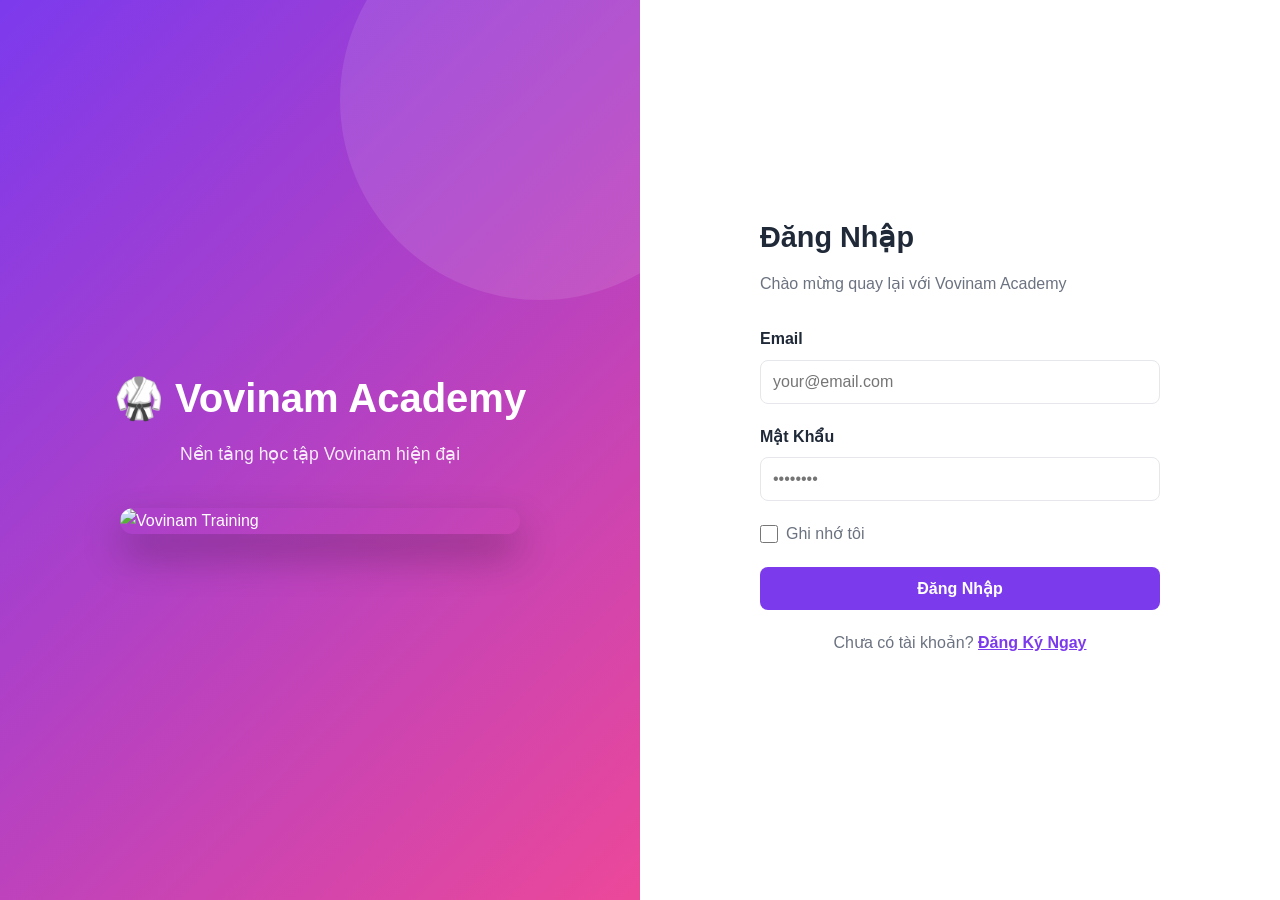
==== commit 9964d397: "Complete professional Vovinam Academy website with auth, dashboard, quiz, and content pages" ====
--- a/index.html
+++ b/index.html
@@ -3,193 +3,88 @@
 <head>
   <meta charset="UTF-8">
   <meta name="viewport" content="width=device-width, initial-scale=1.0">
-  <title>Trắc Nghiệm Vovinam</title>
+  <title>Vovinam Academy - Đăng Nhập</title>
   <link rel="stylesheet" href="styles.css">
 </head>
-<body>
-  <header class="header">
-    <div class="top-bar">
-      <div class="container">
-        <div class="top-links">
-          <a href="#">MBTI</a>
-          <a href="#">DISC</a>
-          <a href="#">Test IQ</a>
-          <a href="#">EQ</a>
-          <a href="#">Kiến Thức</a>
-          <a href="#">ĐGNL</a>
-          <a href="#">HSK</a>
-          <a href="#">VSTEP</a>
-        </div>
-        <div class="class-list">
-          <a href="#">Lớp 1</a>
-          <a href="#">Lớp 2</a>
-          <a href="#">Lớp 3</a>
-          <a href="#">Lớp 4</a>
-          <a href="#">Lớp 5</a>
-          <a href="#">Lớp 6</a>
-          <a href="#">Lớp 7</a>
-          <a href="#">Lớp 8</a>
-          <a href="#">Lớp 9</a>
-          <a href="#">Lớp 10</a>
-          <a href="#">Lớp 11</a>
-          <a href="#">Lớp 12</a>
-        </div>
+<body class="auth-page">
+  <div class="auth-container">
+    <div class="auth-left">
+      <div class="auth-brand">
+        <h1>🥋 Vovinam Academy</h1>
+        <p>Nền tảng học tập Vovinam hiện đại</p>
       </div>
+      <img src="https://images.unsplash.com/photo-1570295926550-444cd343c837?w=600&h=800&fit=crop" alt="Vovinam Training" class="auth-image">
     </div>
-    <nav class="main-nav">
-      <div class="container">
-        <div class="logo">Trắc Nghiệm</div>
-        <button class="nav-toggle" onclick="toggleMenu()" aria-label="Mở menu">☰</button>
-        <ul class="main-menu" id="mainNavMenu">
-          <li><a href="#home">Trang Chủ</a></li>
-          <li><a href="#dethi">Đề Thi</a></li>
-          <li><a href="#bo-de">Bộ Đề</a></li>
-          <li><a href="#lien-he">Liên Hệ</a></li>
-          <li><a href="#">Dịch Vụ</a></li>
-          <li><a href="#">Tuyển Dụng</a></li>
-        </ul>
-      </div>
-    </nav>
-  </header>
 
-  <main class="main-content" id="home">
-    <div class="container">
-      <h1 class="exam-title">ĐỀ THI THỬ VOVINAM – ĐỀ 1</h1>
-      <div class="exam-info">
-        <div class="exam-details">
-          <div class="detail-item">
-            <span class="number">20</span>
-            <span class="label">Câu hỏi</span>
+    <div class="auth-right">
+      <div class="auth-forms">
+        <!-- Login Form -->
+        <form id="login-form" class="auth-form active">
+          <h2>Đăng Nhập</h2>
+          <p>Chào mừng quay lại với Vovinam Academy</p>
+
+          <div class="form-group">
+            <label for="login-email">Email</label>
+            <input type="email" id="login-email" placeholder="your@email.com" required>
           </div>
-          <div class="detail-item">
-            <span class="number">15</span>
-            <span class="label">Phút</span>
+
+          <div class="form-group">
+            <label for="login-password">Mật Khẩu</label>
+            <input type="password" id="login-password" placeholder="••••••••" required>
           </div>
-          <div class="detail-item">
-            <span class="number">14</span>
-            <span class="label">Điểm đạt</span>
+
+          <div class="form-checkbox">
+            <input type="checkbox" id="remember-me">
+            <label for="remember-me">Ghi nhớ tôi</label>
           </div>
-        </div>
-        <button class="start-btn" onclick="startQuiz()">BẮT ĐẦU LÀM BÀI</button>
-        <div class="exam-list" id="dethi">
-          <h3>Chọn Đề Thi</h3>
-          <div class="exam-grid">
-            <a href="#dethi" class="exam-card" onclick="event.preventDefault(); startQuiz()">
-              <h4>Đề Số 1</h4>
-              <p>Vovinam Cơ Bản</p>
-            </a>
-            <a href="#dethi" class="exam-card" onclick="event.preventDefault(); startQuiz()">
-              <h4>Đề Số 2</h4>
-              <p>Lịch Sử Vovinam</p>
-            </a>
-            <a href="#dethi" class="exam-card" onclick="event.preventDefault(); startQuiz()">
-              <h4>Đề Số 3</h4>
-              <p>Kỹ Thuật Võ</p>
-            </a>
-            <a href="#dethi" class="exam-card" onclick="event.preventDefault(); startQuiz()">
-              <h4>Đề Số 4</h4>
-              <p>Triết Lý Võ Đạo</p>
-            </a>
-            <a href="#dethi" class="exam-card" onclick="event.preventDefault(); startQuiz()">
-              <h4>Đề Số 5</h4>
-              <p>Bài Quyền</p>
-            </a>
-            <a href="#dethi" class="exam-card" onclick="event.preventDefault(); startQuiz()">
-              <h4>Đề Số 6</h4>
-              <p>Đòn Thế</p>
-            </a>
-            <a href="#dethi" class="exam-card" onclick="event.preventDefault(); startQuiz()">
-              <h4>Đề Số 7</h4>
-              <p>Binh Khí</p>
-            </a>
-            <a href="#dethi" class="exam-card" onclick="event.preventDefault(); startQuiz()">
-              <h4>Đề Số 8</h4>
-              <p>Đối Luyện</p>
-            </a>
-            <a href="#dethi" class="exam-card" onclick="event.preventDefault(); startQuiz()">
-              <h4>Đề Số 9</h4>
-              <p>Ôn Tập Tổng Hợp</p>
-            </a>
-            <a href="#dethi" class="exam-card" onclick="event.preventDefault(); startQuiz()">
-              <h4>Đề Số 10</h4>
-              <p>Thi Chứng Chỉ</p>
-            </a>
+
+          <button type="submit" class="btn-primary">Đăng Nhập</button>
+
+          <p class="form-switch">
+            Chưa có tài khoản? <button type="button" id="to-signup" class="btn-link">Đăng Ký Ngay</button>
+          </p>
+        </form>
+
+        <!-- Signup Form -->
+        <form id="signup-form" class="auth-form">
+          <h2>Đăng Ký Tài Khoản</h2>
+          <p>Tham gia cộng đồng học viên Vovinam</p>
+
+          <div class="form-group">
+            <label for="signup-fullname">Họ và Tên</label>
+            <input type="text" id="signup-fullname" placeholder="Nguyễn Văn A" required>
           </div>
-        </div>
-      </div>
-    </div>
-  </main>
 
-  <section class="extended-section" id="bo-de">
-    <div class="container">
-      <h2 class="extended-title">Đề Thi Thử Vovinam 200 Câu Đầy Đủ</h2>
-      <p>
-        Kho tài liệu ôn thi Vovinam đầy đủ nhất với hơn 200 câu hỏi trắc nghiệm,
-        bao gồm tất cả các chủ đề từ cơ bản đến nâng cao.
-      </p>
-      <button class="full-access-btn" onclick="startQuiz()">TRUY CẬP TOÀN BỘ 200 CÂU HỎI</button>
-    </div>
-  </section>
+          <div class="form-group">
+            <label for="signup-email">Email</label>
+            <input type="email" id="signup-email" placeholder="your@email.com" required>
+          </div>
 
-  <footer class="footer" id="lien-he">
-    <div class="container">
-      <div class="footer-section">
-        <h4>Về Chúng Tôi</h4>
-        <ul>
-          <li><a href="#">Giới thiệu</a></li>
-          <li><a href="#">Liên hệ</a></li>
-          <li><a href="#">Tuyển dụng</a></li>
-          <li><a href="#">Đối tác</a></li>
-        </ul>
-      </div>
-      <div class="footer-section">
-        <h4>Chính Sách</h4>
-        <ul>
-          <li><a href="#">Bảo mật</a></li>
-          <li><a href="#">Điều khoản</a></li>
-          <li><a href="#">Quyền riêng tư</a></li>
-          <li><a href="#">Hoàn tiền</a></li>
-        </ul>
-      </div>
-      <div class="footer-section">
-        <h4>Dịch Vụ</h4>
-        <ul>
-          <li><a href="#">Ôn thi Đại học</a></li>
-          <li><a href="#">Thi Chuyển cấp</a></li>
-          <li><a href="#">Đào tạo</a></li>
-          <li><a href="#">Tư vấn</a></li>
-        </ul>
-      </div>
-      <div class="footer-section">
-        <h4>Kết nối với chúng tôi</h4>
-        <div class="social-links">
-          <a href="#" title="Facebook">📘</a>
-          <a href="#" title="Twitter">🐦</a>
-          <a href="#" title="YouTube">📺</a>
-        </div>
-      </div>
-    </div>
-    <div class="footer-bottom">
-      <p>&copy; 2026 Trắc Nghiệm Vovinam. Tất cả quyền được bảo lưu.</p>
-    </div>
-  </footer>
+          <div class="form-group">
+            <label for="signup-password">Mật Khẩu</label>
+            <input type="password" id="signup-password" placeholder="••••••••" required>
+          </div>
 
-  <div id="quizModal" class="quiz-modal">
-    <div class="quiz-container">
-      <button class="close-quiz" onclick="closeQuiz()">&times;</button>
-      <div class="quiz-header">
-        <h2>Thi Trắc Nghiệm Vovinam</h2>
-        <div id="quizProgress" class="quiz-progress">Câu 1 / 20</div>
-      </div>
-      <div id="quizQuestion" class="quiz-question"></div>
-      <div id="quizOptions" class="quiz-options"></div>
-      <div id="quizFeedback" class="quiz-feedback"></div>
-      <div class="quiz-navigation">
-        <button id="nextBtn" class="quiz-next-btn" onclick="nextQuestion()" disabled>Câu tiếp</button>
+          <div class="form-group">
+            <label for="signup-password-confirm">Xác Nhận Mật Khẩu</label>
+            <input type="password" id="signup-password-confirm" placeholder="••••••••" required>
+          </div>
+
+          <div class="form-checkbox">
+            <input type="checkbox" id="terms-agree" required>
+            <label for="terms-agree">Tôi đồng ý với <a href="#" class="link">Điều khoản dịch vụ</a></label>
+          </div>
+
+          <button type="submit" class="btn-primary">Đăng Ký</button>
+
+          <p class="form-switch">
+            Đã có tài khoản? <button type="button" id="to-login" class="btn-link">Đăng Nhập</button>
+          </p>
+        </form>
       </div>
     </div>
   </div>
 
-  <script src="script.js" defer></script>
+  <script src="auth.js"></script>
 </body>
 </html>
--- a/styles.css
+++ b/styles.css
@@ -1,7 +1,3 @@
-/* styles.css
-   Tập trung vào phần bố cục, màu sắc và trải nghiệm người dùng.
-   Chia thành các phần để dễ chỉnh sửa và học tập. */
-
 * {
   margin: 0;
   padding: 0;
@@ -9,508 +5,1128 @@
 }
 
 :root {
-  --brand-blue: #1976d2;
-  --brand-orange: #ff9800;
-  --brand-dark: #212121;
-  --background: #eef3fa;
-  --surface: #ffffff;
-  --surface-strong: #f6f9ff;
-  --text: #333333;
-  --text-muted: #666666;
-  --shadow: 0 8px 30px rgba(0, 0, 0, 0.08);
-}
-
-html,
-body {
-  min-height: 100%;
+  --primary: #7c3aed;
+  --secondary: #ec4899;
+  --accent: #06b6d4;
+  --success: #10b981;
+  --warning: #f59e0b;
+  --danger: #ef4444;
+  --dark: #1f2937;
+  --light: #f9fafb;
+  --muted: #6b7280;
+  --border: #e5e7eb;
+  --shadow: 0 4px 6px rgba(0, 0, 0, 0.1);
+  --shadow-lg: 0 20px 25px rgba(0, 0, 0, 0.15);
+}
+
+html, body {
+  height: 100%;
 }
 
 body {
   font-family: 'Segoe UI', Tahoma, Geneva, Verdana, sans-serif;
+  background: var(--light);
+  color: var(--dark);
   line-height: 1.6;
-  color: var(--text);
-  background: var(--background);
-}
-
-img {
-  max-width: 100%;
+}
+
+.container {
+  max-width: 1200px;
+  margin: 0 auto;
+  padding: 0 20px;
+}
+
+/* ===== AUTH PAGE ===== */
+.auth-page {
+  background: var(--light);
+}
+
+.auth-container {
+  display: grid;
+  grid-template-columns: 1fr 1fr;
+  height: 100vh;
+  overflow: hidden;
+}
+
+.auth-left {
+  background: linear-gradient(135deg, var(--primary), var(--secondary));
+  color: white;
+  display: flex;
+  flex-direction: column;
+  align-items: center;
+  justify-content: center;
+  padding: 40px;
+  position: relative;
+  overflow: hidden;
+}
+
+.auth-left::before {
+  content: '';
+  position: absolute;
+  width: 400px;
+  height: 400px;
+  background: rgba(255, 255, 255, 0.1);
+  border-radius: 50%;
+  top: -100px;
+  right: -100px;
+}
+
+.auth-brand {
+  text-align: center;
+  margin-bottom: 40px;
+  position: relative;
+  z-index: 1;
+}
+
+.auth-brand h1 {
+  font-size: 2.5rem;
+  margin-bottom: 10px;
+  font-weight: 800;
+}
+
+.auth-brand p {
+  font-size: 1.1rem;
+  opacity: 0.9;
+}
+
+.auth-image {
+  width: 100%;
+  max-width: 400px;
+  height: auto;
+  border-radius: 20px;
+  object-fit: cover;
+  box-shadow: 0 20px 40px rgba(0, 0, 0, 0.3);
+}
+
+.auth-right {
+  display: flex;
+  align-items: center;
+  justify-content: center;
+  padding: 40px;
+  background: white;
+}
+
+.auth-forms {
+  width: 100%;
+  max-width: 400px;
+}
+
+.auth-form {
+  display: none;
+}
+
+.auth-form.active {
   display: block;
-}
-
-a {
-  color: inherit;
-}
-
-button {
-  font: inherit;
-}
-
-.container {
-  width: min(1200px, calc(100% - 40px));
-  margin: 0 auto;
-}
-
-/* Header */
-.header {
-  background: var(--surface);
-  box-shadow: 0 2px 8px rgba(0, 0, 0, 0.08);
+  animation: slideIn 0.3s ease;
+}
+
+@keyframes slideIn {
+  from {
+    opacity: 0;
+    transform: translateX(20px);
+  }
+  to {
+    opacity: 1;
+    transform: translateX(0);
+  }
+}
+
+.auth-form h2 {
+  font-size: 1.8rem;
+  margin-bottom: 10px;
+  color: var(--dark);
+}
+
+.auth-form > p {
+  color: var(--muted);
+  margin-bottom: 30px;
+}
+
+.form-group {
+  margin-bottom: 20px;
+}
+
+.form-group label {
+  display: block;
+  margin-bottom: 8px;
+  font-weight: 600;
+  color: var(--dark);
+}
+
+.form-group input {
+  width: 100%;
+  padding: 12px;
+  border: 1px solid var(--border);
+  border-radius: 8px;
+  font-size: 1rem;
+  transition: border-color 0.3s;
+}
+
+.form-group input:focus {
+  outline: none;
+  border-color: var(--primary);
+  box-shadow: 0 0 0 3px rgba(124, 58, 237, 0.1);
+}
+
+.form-checkbox {
+  display: flex;
+  align-items: center;
+  gap: 8px;
+  margin-bottom: 20px;
+}
+
+.form-checkbox input {
+  width: 18px;
+  height: 18px;
+  cursor: pointer;
+}
+
+.form-checkbox label {
+  margin: 0;
+  cursor: pointer;
+  color: var(--muted);
+}
+
+.form-checkbox .link {
+  color: var(--primary);
+  text-decoration: none;
+}
+
+.form-switch {
+  text-align: center;
+  margin-top: 20px;
+  color: var(--muted);
+}
+
+.btn-link {
+  background: none;
+  border: none;
+  color: var(--primary);
+  cursor: pointer;
+  font-weight: 600;
+  text-decoration: underline;
+  padding: 0;
+  font-size: inherit;
+}
+
+.btn-link:hover {
+  color: var(--secondary);
+}
+
+/* ===== BUTTONS ===== */
+.btn-primary, .btn-secondary, .btn-accent {
+  padding: 12px 24px;
+  border: none;
+  border-radius: 8px;
+  font-size: 1rem;
+  font-weight: 600;
+  cursor: pointer;
+  transition: all 0.3s ease;
+  width: 100%;
+}
+
+.btn-primary {
+  background: var(--primary);
+  color: white;
+}
+
+.btn-primary:hover {
+  background: #6d28d9;
+  transform: translateY(-2px);
+  box-shadow: var(--shadow-lg);
+}
+
+.btn-secondary {
+  background: var(--light);
+  color: var(--dark);
+  border: 1px solid var(--border);
+}
+
+.btn-secondary:hover {
+  background: var(--border);
+}
+
+.btn-accent {
+  background: var(--secondary);
+  color: white;
+}
+
+.btn-accent:hover {
+  background: #db2777;
+  transform: translateY(-2px);
+  box-shadow: var(--shadow-lg);
+}
+
+/* ===== DASHBOARD HEADER ===== */
+.dashboard-header {
+  background: white;
+  border-bottom: 1px solid var(--border);
   position: sticky;
   top: 0;
   z-index: 100;
-}
-
-.top-bar {
-  background: var(--brand-blue);
+  box-shadow: var(--shadow);
+}
+
+.header-container {
+  max-width: 1200px;
+  margin: 0 auto;
+  padding: 0 20px;
+  display: flex;
+  justify-content: space-between;
+  align-items: center;
+  height: 70px;
+}
+
+.header-left {
+  display: flex;
+  align-items: center;
+  gap: 20px;
+}
+
+.logo {
+  font-size: 1.5rem;
+  font-weight: 800;
+  color: var(--primary);
+}
+
+.search-bar {
+  display: flex;
+  background: var(--light);
+  border: 1px solid var(--border);
+  border-radius: 8px;
+  overflow: hidden;
+  max-width: 300px;
+}
+
+.search-bar input {
+  flex: 1;
+  border: none;
+  background: transparent;
+  padding: 10px 15px;
+  outline: none;
+}
+
+.search-bar button {
+  background: none;
+  border: none;
+  padding: 10px 15px;
+  cursor: pointer;
+  color: var(--muted);
+}
+
+.header-right {
+  display: flex;
+  align-items: center;
+  gap: 20px;
+}
+
+.user-menu {
+  position: relative;
+}
+
+.user-avatar {
+  width: 40px;
+  height: 40px;
+  border-radius: 50%;
+  background: linear-gradient(135deg, var(--primary), var(--secondary));
   color: white;
-  padding: 10px 0;
-}
-
-.top-bar .container {
-  display: flex;
-  flex-wrap: wrap;
-  justify-content: space-between;
-  align-items: center;
-  gap: 10px;
-}
-
-.top-links,
-.class-list {
-  display: flex;
-  flex-wrap: wrap;
-  gap: 10px;
-  align-items: center;
-}
-
-.top-links a,
-.class-list a {
-  color: white;
+  border: none;
+  cursor: pointer;
+  font-size: 1.5rem;
+  display: flex;
+  align-items: center;
+  justify-content: center;
+  transition: transform 0.3s;
+}
+
+.user-avatar:hover {
+  transform: scale(1.1);
+}
+
+.dropdown-menu {
+  position: absolute;
+  top: 100%;
+  right: 0;
+  background: white;
+  border: 1px solid var(--border);
+  border-radius: 8px;
+  box-shadow: var(--shadow-lg);
+  min-width: 150px;
+  display: none;
+  overflow: hidden;
+  margin-top: 10px;
+}
+
+.dropdown-menu.show {
+  display: block;
+}
+
+.dropdown-menu a {
+  display: block;
+  padding: 12px 16px;
+  color: var(--dark);
   text-decoration: none;
-  font-size: 13px;
-  padding: 6px 10px;
-  border-radius: 8px;
-  transition: background-color 0.2s ease;
-}
-
-.top-links a:hover,
-.class-list a:hover {
-  background: rgba(255, 255, 255, 0.16);
-}
-
-.main-nav {
-  padding: 18px 0;
-}
-
-.main-nav .container {
-  display: flex;
-  align-items: center;
-  justify-content: space-between;
-  gap: 15px;
-}
-
-.logo {
-  color: var(--brand-blue);
-  font-size: 28px;
+  transition: background 0.3s;
+  border-bottom: 1px solid var(--border);
+}
+
+.dropdown-menu a:last-child {
+  border-bottom: none;
+}
+
+.dropdown-menu a:hover {
+  background: var(--light);
+}
+
+.dropdown-menu a:last-child:hover {
+  background: #fee2e2;
+  color: var(--danger);
+}
+
+/* ===== DASHBOARD NAV ===== */
+.dashboard-nav {
+  background: white;
+  border-bottom: 1px solid var(--border);
+  sticky: top 70px;
+}
+
+.nav-container {
+  max-width: 1200px;
+  margin: 0 auto;
+  padding: 0 20px;
+  display: flex;
+  gap: 30px;
+}
+
+.nav-item {
+  padding: 15px 0;
+  color: var(--muted);
+  text-decoration: none;
+  font-weight: 600;
+  border-bottom: 3px solid transparent;
+  transition: all 0.3s;
+  cursor: pointer;
+}
+
+.nav-item:hover {
+  color: var(--primary);
+}
+
+.nav-item.active {
+  color: var(--primary);
+  border-bottom-color: var(--primary);
+}
+
+/* ===== DASHBOARD CONTENT ===== */
+.dashboard-content,
+.quiz-content,
+.results-content,
+.content-main {
+  padding: 40px 0;
+  min-height: calc(100vh - 140px);
+}
+
+.welcome-section {
+  margin-bottom: 40px;
+}
+
+.welcome-section h1 {
+  font-size: 2.5rem;
+  margin-bottom: 10px;
+}
+
+.welcome-section p {
+  color: var(--muted);
+  font-size: 1.1rem;
+}
+
+/* ===== STATS CARDS ===== */
+.stats-row {
+  display: grid;
+  grid-template-columns: repeat(auto-fit, minmax(250px, 1fr));
+  gap: 20px;
+  margin-bottom: 40px;
+}
+
+.stat-card {
+  background: white;
+  padding: 25px;
+  border-radius: 12px;
+  border: 1px solid var(--border);
+  display: flex;
+  gap: 20px;
+  align-items: center;
+  box-shadow: var(--shadow);
+  transition: transform 0.3s, box-shadow 0.3s;
+}
+
+.stat-card:hover {
+  transform: translateY(-5px);
+  box-shadow: var(--shadow-lg);
+}
+
+.stat-icon {
+  font-size: 2.5rem;
+  flex-shrink: 0;
+}
+
+.stat-info {
+  flex: 1;
+}
+
+.stat-label {
+  color: var(--muted);
+  font-size: 0.9rem;
+  margin-bottom: 5px;
+}
+
+.stat-value {
+  font-size: 1.8rem;
   font-weight: 800;
-}
-
-.nav-toggle {
-  display: none;
-  background: var(--brand-blue);
-  border: none;
+  color: var(--primary);
+}
+
+/* ===== QUIZ SECTION ===== */
+.quiz-section h2,
+.activity-section h2,
+.content-main h1,
+.results-content h1 {
+  font-size: 2rem;
+  margin-bottom: 20px;
+  color: var(--dark);
+}
+
+.quiz-grid {
+  display: grid;
+  grid-template-columns: repeat(auto-fill, minmax(280px, 1fr));
+  gap: 20px;
+  margin-bottom: 40px;
+}
+
+.quiz-card {
+  background: white;
   border-radius: 12px;
-  color: white;
-  cursor: pointer;
-  padding: 12px 16px;
-}
-
-.main-menu {
-  display: flex;
-  list-style: none;
-  gap: 24px;
-  align-items: center;
-}
-
-.main-menu a {
-  text-decoration: none;
-  color: var(--text);
-  padding: 8px 0;
-  transition: color 0.2s ease;
-}
-
-.main-menu a:hover {
-  color: var(--brand-blue);
-}
-
-.main-menu.show {
-  display: flex;
-  flex-direction: column;
+  overflow: hidden;
+  border: 1px solid var(--border);
+  transition: all 0.3s;
+  cursor: pointer;
+  box-shadow: var(--shadow);
+}
+
+.quiz-card:hover {
+  transform: translateY(-5px);
+  box-shadow: var(--shadow-lg);
+}
+
+.quiz-card-image {
   width: 100%;
-  gap: 12px;
-  padding: 18px 0 6px;
-  border-top: 1px solid rgba(0, 0, 0, 0.08);
-}
-
-.main-menu.show li {
-  width: 100%;
-  text-align: center;
-}
-
-/* Hero & Exam Overview */
-.main-content {
-  padding: 60px 0 40px;
-}
-
-.exam-title {
-  font-size: clamp(2.2rem, 1.8rem + 1vw, 3.2rem);
-  font-weight: 800;
-  color: var(--brand-dark);
-  text-align: center;
-  margin-bottom: 24px;
-}
-
-.exam-info {
-  background: var(--surface);
-  border-radius: 24px;
-  padding: 32px;
-  box-shadow: var(--shadow);
-}
-
-.exam-details {
-  display: flex;
+  height: 200px;
+  background: linear-gradient(135deg, var(--primary), var(--secondary));
+  display: flex;
+  align-items: center;
   justify-content: center;
-  gap: 32px;
-  flex-wrap: wrap;
-  margin-bottom: 34px;
-}
-
-.detail-item {
-  text-align: center;
-}
-
-.detail-item .number {
-  display: block;
-  font-size: 2.5rem;
-  font-weight: 800;
-  color: var(--brand-blue);
-}
-
-.detail-item .label {
-  color: var(--text-muted);
-  font-size: 0.95rem;
-  margin-top: 6px;
-}
-
-.start-btn,
-.full-access-btn {
-  display: inline-flex;
-  justify-content: center;
-  align-items: center;
-  gap: 10px;
-  background: var(--brand-orange);
-  border: none;
-  color: white;
-  padding: 16px 36px;
-  border-radius: 14px;
-  font-size: 1rem;
-  font-weight: 700;
-  cursor: pointer;
-  transition: transform 0.2s ease, box-shadow 0.2s ease, background-color 0.2s ease;
-}
-
-.start-btn:hover,
-.full-access-btn:hover {
-  transform: translateY(-2px);
-  background: #f57c00;
-  box-shadow: 0 16px 35px rgba(255, 152, 0, 0.18);
-}
-
-.exam-list {
-  margin-top: 38px;
-}
-
-.exam-list h3 {
-  text-align: center;
-  margin-bottom: 24px;
-  font-size: 1.75rem;
-  color: var(--brand-dark);
-}
-
-.exam-grid {
-  display: grid;
-  grid-template-columns: repeat(auto-fit, minmax(220px, 1fr));
-  gap: 20px;
-}
-
-.exam-card {
-  background: linear-gradient(135deg, #ffb74d, #fb8c00);
-  color: white;
-  padding: 24px;
-  border-radius: 22px;
-  text-decoration: none;
-  box-shadow: 0 14px 30px rgba(0, 0, 0, 0.12);
-  transition: transform 0.2s ease, background 0.2s ease;
-}
-
-.exam-card:hover {
-  transform: translateY(-4px);
-  background: linear-gradient(135deg, #ff9800, #f57c00);
-}
-
-.exam-card h4 {
-  margin-bottom: 10px;
-  font-size: 1.15rem;
-}
-
-.exam-card p {
-  color: rgba(255, 255, 255, 0.92);
-  font-size: 0.96rem;
-}
-
-/* Extended section */
-.extended-section {
-  padding: 60px 0 80px;
-  background: #f9fbff;
-}
-
-.extended-section .container {
-  text-align: center;
-}
-
-.extended-title {
-  font-size: clamp(2rem, 1.5rem + 1vw, 2.75rem);
-  color: var(--brand-blue);
-  margin-bottom: 20px;
-}
-
-.extended-section p {
-  max-width: 720px;
-  margin: 0 auto 28px;
-  color: var(--text-muted);
-  font-size: 1rem;
-  line-height: 1.8;
-}
-
-.extended-section .description {
-  margin-top: 8px;
-}
-
-/* Footer */
-.footer {
-  background: var(--brand-dark);
-  color: white;
-  padding: 48px 0 24px;
-}
-
-.footer .container {
-  display: grid;
-  grid-template-columns: repeat(auto-fit, minmax(220px, 1fr));
-  gap: 28px;
-}
-
-.footer-section h4 {
-  margin-bottom: 16px;
-  color: var(--brand-orange);
-  font-size: 1.05rem;
-}
-
-.footer-section ul {
-  list-style: none;
-}
-
-.footer-section li {
-  margin-bottom: 10px;
-}
-
-.footer-section a {
-  text-decoration: none;
-  color: #d5d5d5;
-  transition: color 0.2s ease;
-}
-
-.footer-section a:hover {
-  color: white;
-}
-
-.social-links {
-  display: flex;
-  gap: 16px;
-  margin-top: 12px;
-}
-
-.social-links a {
-  color: #d5d5d5;
-  font-size: 1.3rem;
-}
-
-.footer-bottom {
-  text-align: center;
-  padding-top: 24px;
-  border-top: 1px solid rgba(255, 255, 255, 0.08);
-  color: #bbbbbb;
-  font-size: 0.95rem;
-}
-
-/* Quiz Modal */
-.quiz-modal {
-  display: none;
-  position: fixed;
-  inset: 0;
-  background: rgba(16, 24, 40, 0.72);
-  z-index: 200;
-  padding: 24px;
-  overflow: auto;
-}
-
-.quiz-container {
-  max-width: 680px;
-  width: 100%;
-  margin: 36px auto;
-  background: white;
-  border-radius: 28px;
-  box-shadow: 0 24px 60px rgba(0, 0, 0, 0.18);
-  overflow: hidden;
-}
-
-.quiz-header {
-  background: var(--brand-blue);
-  color: white;
-  padding: 28px 24px;
-  text-align: center;
-}
-
-.quiz-header h2 {
-  margin-bottom: 10px;
-  font-size: 1.75rem;
-}
-
-.quiz-progress {
-  display: inline-block;
-  background: rgba(255, 255, 255, 0.2);
-  border-radius: 999px;
-  padding: 10px 18px;
-  font-weight: 700;
-}
-
-.quiz-question {
-  padding: 32px 24px;
+  font-size: 4rem;
+}
+
+.quiz-card-body {
+  padding: 20px;
+}
+
+.quiz-card-title {
   font-size: 1.2rem;
   font-weight: 700;
-  color: var(--brand-dark);
+  margin-bottom: 10px;
+}
+
+.quiz-card-description {
+  color: var(--muted);
+  font-size: 0.9rem;
+  margin-bottom: 15px;
+}
+
+.quiz-card-meta {
+  display: flex;
+  gap: 10px;
+  justify-content: space-between;
+  font-size: 0.85rem;
+  color: var(--muted);
+}
+
+.quiz-card-button {
+  width: 100%;
+  padding: 12px;
+  background: var(--primary);
+  color: white;
+  border: none;
+  border-radius: 6px;
+  cursor: pointer;
+  font-weight: 600;
+  margin-top: 15px;
+  transition: background 0.3s;
+}
+
+.quiz-card-button:hover {
+  background: #6d28d9;
+}
+
+/* ===== ACTIVITY SECTION ===== */
+.activity-list {
+  background: white;
+  border-radius: 12px;
+  border: 1px solid var(--border);
+  overflow: hidden;
+}
+
+.activity-item {
+  padding: 20px;
+  border-bottom: 1px solid var(--border);
+  display: flex;
+  justify-content: space-between;
+  align-items: center;
+  transition: background 0.3s;
+}
+
+.activity-item:last-child {
+  border-bottom: none;
+}
+
+.activity-item:hover {
+  background: var(--light);
+}
+
+.activity-content {
+  flex: 1;
+}
+
+.activity-title {
+  font-weight: 600;
+  margin-bottom: 5px;
+}
+
+.activity-time {
+  color: var(--muted);
+  font-size: 0.9rem;
+}
+
+.activity-status {
+  padding: 6px 12px;
+  border-radius: 20px;
+  font-size: 0.85rem;
+  font-weight: 600;
+}
+
+.activity-status.completed {
+  background: #d1fae5;
+  color: var(--success);
+}
+
+.activity-status.pending {
+  background: #fef3c7;
+  color: var(--warning);
+}
+
+/* ===== QUIZ PAGE ===== */
+.quiz-list {
+  display: grid;
+  grid-template-columns: repeat(auto-fill, minmax(300px, 1fr));
+  gap: 20px;
+}
+
+.quiz-item {
+  background: white;
+  padding: 25px;
+  border-radius: 12px;
+  border: 1px solid var(--border);
+  cursor: pointer;
+  transition: all 0.3s;
+  box-shadow: var(--shadow);
+}
+
+.quiz-item:hover {
+  transform: translateY(-5px);
+  box-shadow: var(--shadow-lg);
+  border-color: var(--primary);
+}
+
+.quiz-item h3 {
+  font-size: 1.3rem;
+  margin-bottom: 10px;
+}
+
+.quiz-item p {
+  color: var(--muted);
+  margin-bottom: 15px;
+}
+
+.quiz-item-stats {
+  display: flex;
+  gap: 15px;
+  font-size: 0.9rem;
+  color: var(--muted);
+  margin-bottom: 15px;
+}
+
+.quiz-taker-view {
+  background: white;
+  padding: 30px;
+  border-radius: 12px;
+  box-shadow: var(--shadow);
+}
+
+.quiz-header {
+  display: flex;
+  justify-content: space-between;
+  align-items: center;
+  margin-bottom: 30px;
+  gap: 20px;
+}
+
+.quiz-progress {
+  flex: 1;
+  display: flex;
+  flex-direction: column;
+  gap: 10px;
+}
+
+.progress-bar {
+  width: 100%;
+  height: 8px;
+  background: var(--light);
+  border-radius: 4px;
+  overflow: hidden;
+}
+
+.progress-fill {
+  height: 100%;
+  background: linear-gradient(90deg, var(--primary), var(--secondary));
+  transition: width 0.3s;
+}
+
+.quiz-header span:last-child {
+  font-weight: 700;
+  color: var(--primary);
+  min-width: 60px;
+}
+
+.question-container {
+  margin-bottom: 30px;
+}
+
+.question-container h2 {
+  font-size: 1.5rem;
+  margin-bottom: 25px;
+  color: var(--dark);
+}
+
+.options-grid {
+  display: grid;
+  gap: 15px;
+}
+
+.option-btn {
+  padding: 20px;
+  background: white;
+  border: 2px solid var(--border);
+  border-radius: 10px;
+  text-align: left;
+  cursor: pointer;
+  transition: all 0.3s;
+  font-size: 1rem;
+}
+
+.option-btn:hover {
+  border-color: var(--primary);
+  background: rgba(124, 58, 237, 0.05);
+}
+
+.option-btn.selected {
+  background: rgba(124, 58, 237, 0.2);
+  border-color: var(--primary);
+}
+
+.option-btn.correct {
+  background: rgba(16, 185, 129, 0.2);
+  border-color: var(--success);
+}
+
+.option-btn.incorrect {
+  background: rgba(239, 68, 68, 0.2);
+  border-color: var(--danger);
+}
+
+.quiz-controls {
+  display: flex;
+  gap: 15px;
+  margin-top: 30px;
+}
+
+.quiz-controls button {
+  flex: 1;
+}
+
+.quiz-controls button:disabled {
+  opacity: 0.5;
+  cursor: not-allowed;
+}
+
+/* ===== RESULTS PAGE ===== */
+.results-view {
+  max-width: 600px;
+  margin: 40px auto;
+}
+
+.results-card {
+  background: white;
+  padding: 40px;
+  border-radius: 12px;
+  box-shadow: var(--shadow-lg);
   text-align: center;
-  border-bottom: 1px solid #f0f0f0;
-}
-
-.quiz-options {
-  padding: 24px;
-}
-
-.quiz-option {
+}
+
+.results-card h1 {
+  font-size: 2rem;
+  margin-bottom: 30px;
+}
+
+.results-stats {
+  display: grid;
+  grid-template-columns: repeat(3, 1fr);
+  gap: 20px;
+  margin: 30px 0;
+  padding: 20px 0;
+  border-top: 1px solid var(--border);
+  border-bottom: 1px solid var(--border);
+}
+
+.result-stat {
+  padding: 15px;
+}
+
+.result-label {
+  color: var(--muted);
+  font-size: 0.9rem;
+  margin-bottom: 10px;
+}
+
+.result-value {
+  font-size: 2rem;
+  font-weight: 800;
+  color: var(--primary);
+}
+
+.result-feedback {
+  margin: 30px 0;
+  padding: 20px;
+  background: var(--light);
+  border-radius: 8px;
+  color: var(--muted);
+  line-height: 1.8;
+}
+
+.result-actions {
+  display: flex;
+  gap: 15px;
+  margin-top: 30px;
+}
+
+.result-actions button {
+  flex: 1;
+  width: auto;
+}
+
+.results-table {
+  background: white;
+  border-radius: 12px;
+  overflow: hidden;
+  box-shadow: var(--shadow);
+  margin: 30px 0;
+}
+
+table {
   width: 100%;
-  display: block;
+  border-collapse: collapse;
+}
+
+thead {
+  background: var(--light);
+  border-bottom: 2px solid var(--border);
+}
+
+th {
+  padding: 15px;
   text-align: left;
-  padding: 18px 20px;
-  margin-bottom: 16px;
-  border: 2px solid #e0e7ff;
-  border-radius: 16px;
-  background: #fafbff;
+  font-weight: 600;
+  color: var(--dark);
+}
+
+td {
+  padding: 15px;
+  border-bottom: 1px solid var(--border);
+  color: var(--dark);
+}
+
+tbody tr:hover {
+  background: var(--light);
+}
+
+.status-badge {
+  display: inline-block;
+  padding: 6px 12px;
+  border-radius: 20px;
+  font-size: 0.85rem;
+  font-weight: 600;
+}
+
+.status-badge.pass {
+  background: #d1fae5;
+  color: var(--success);
+}
+
+.status-badge.fail {
+  background: #fee2e2;
+  color: var(--danger);
+}
+
+.subtitle {
+  color: var(--muted);
+  margin-bottom: 30px;
+}
+
+.results-filters {
+  margin-bottom: 30px;
+}
+
+.results-filters select {
+  padding: 10px 15px;
+  border: 1px solid var(--border);
+  border-radius: 8px;
+  background: white;
+  cursor: pointer;
   font-size: 1rem;
-  cursor: pointer;
-  transition: border-color 0.2s ease, background 0.2s ease;
-}
-
-.quiz-option:hover {
-  border-color: var(--brand-blue);
-  background: #f3f6ff;
-}
-
-.quiz-feedback {
-  padding: 0 24px 20px;
-  text-align: center;
+}
+
+.chart-section {
+  background: white;
+  padding: 30px;
+  border-radius: 12px;
+  box-shadow: var(--shadow);
+  margin-top: 30px;
+}
+
+.chart-container {
+  min-height: 300px;
+  background: var(--light);
+  border-radius: 8px;
+  padding: 20px;
+}
+
+/* ===== CONTENT PAGE ===== */
+.content-tabs {
+  display: flex;
+  gap: 15px;
+  margin-bottom: 30px;
+  flex-wrap: wrap;
+}
+
+.tab-btn {
+  padding: 10px 20px;
+  background: white;
+  border: 1px solid var(--border);
+  border-radius: 8px;
+  cursor: pointer;
+  transition: all 0.3s;
+  font-weight: 600;
+}
+
+.tab-btn:hover,
+.tab-btn.active {
+  background: var(--primary);
+  color: white;
+  border-color: var(--primary);
+}
+
+.content-grid {
+  display: grid;
+  grid-template-columns: repeat(auto-fill, minmax(300px, 1fr));
+  gap: 20px;
+}
+
+.content-card {
+  background: white;
+  border-radius: 12px;
+  overflow: hidden;
+  box-shadow: var(--shadow);
+  transition: all 0.3s;
+}
+
+.content-card:hover {
+  transform: translateY(-5px);
+  box-shadow: var(--shadow-lg);
+}
+
+.content-card-image {
+  width: 100%;
+  height: 200px;
+  background: linear-gradient(135deg, var(--primary), var(--secondary));
+  display: flex;
+  align-items: center;
+  justify-content: center;
+  font-size: 3rem;
+}
+
+.content-card-body {
+  padding: 20px;
+}
+
+.content-card-title {
+  font-size: 1.2rem;
   font-weight: 700;
-  min-height: 46px;
-}
-
-.quiz-navigation {
-  padding: 16px 24px 28px;
-  text-align: center;
-  border-top: 1px solid #f0f0f0;
-}
-
-.quiz-next-btn {
-  background: var(--brand-blue);
+  margin-bottom: 10px;
+}
+
+.content-card-description {
+  color: var(--muted);
+  font-size: 0.9rem;
+  margin-bottom: 15px;
+  line-height: 1.6;
+}
+
+.content-card-category {
+  display: inline-block;
+  padding: 6px 12px;
+  background: var(--light);
+  border-radius: 20px;
+  font-size: 0.8rem;
+  color: var(--muted);
+  margin-bottom: 15px;
+}
+
+.content-card-button {
+  width: 100%;
+  padding: 12px;
+  background: var(--primary);
+  color: white;
   border: none;
-  color: white;
-  border-radius: 14px;
-  padding: 14px 32px;
-  font-size: 1rem;
-  cursor: pointer;
-  transition: background-color 0.2s ease, transform 0.2s ease;
-}
-
-.quiz-next-btn:hover:not(:disabled) {
-  background: #155db2;
-  transform: translateY(-1px);
-}
-
-.quiz-next-btn:disabled {
-  background: #cfd8e8;
-  cursor: not-allowed;
-}
-
-.close-quiz {
-  position: absolute;
-  top: 18px;
-  right: 20px;
-  background: none;
-  border: none;
-  color: white;
-  font-size: 2.1rem;
-  cursor: pointer;
-}
-
-@media (max-width: 900px) {
-  .exam-details {
-    gap: 24px;
-  }
-
-  .exam-title,
-  .extended-title {
-    text-align: left;
-  }
-}
-
+  border-radius: 6px;
+  cursor: pointer;
+  font-weight: 600;
+  transition: background 0.3s;
+}
+
+.content-card-button:hover {
+  background: #6d28d9;
+}
+
+/* ===== FOOTER ===== */
+.dashboard-footer {
+  background: white;
+  border-top: 1px solid var(--border);
+  padding: 30px 0;
+  margin-top: 40px;
+}
+
+.dashboard-footer .container {
+  display: flex;
+  justify-content: space-between;
+  align-items: center;
+}
+
+.footer-links {
+  display: flex;
+  gap: 20px;
+}
+
+.footer-links a {
+  color: var(--muted);
+  text-decoration: none;
+  transition: color 0.3s;
+}
+
+.footer-links a:hover {
+  color: var(--primary);
+}
+
+/* ===== RESPONSIVE ===== */
 @media (max-width: 768px) {
-  .nav-toggle {
-    display: inline-flex;
-  }
-
-  .main-menu {
+  .auth-container {
+    grid-template-columns: 1fr;
+  }
+
+  .auth-left {
     display: none;
   }
 
-  .exam-info {
-    padding: 26px;
-  }
-
-  .quiz-container {
-    margin: 20px auto;
-  }
-}
-
-@media (max-width: 580px) {
-  .top-links,
-  .class-list {
-    justify-content: center;
-  }
-
-  .exam-title,
-  .extended-title {
+  .header-container {
+    flex-direction: column;
+    gap: 15px;
+  }
+
+  .search-bar {
+    max-width: 100%;
+  }
+
+  .nav-container {
+    flex-wrap: wrap;
+  }
+
+  .quiz-grid,
+  .content-grid,
+  .quiz-list {
+    grid-template-columns: 1fr;
+  }
+
+  .stats-row {
+    grid-template-columns: repeat(2, 1fr);
+  }
+
+  .results-stats {
+    grid-template-columns: 1fr;
+  }
+
+  .quiz-controls {
+    flex-direction: column;
+  }
+
+  .result-actions {
+    flex-direction: column;
+  }
+
+  .dashboard-footer .container {
+    flex-direction: column;
+    text-align: center;
+    gap: 20px;
+  }
+
+  table {
+    font-size: 0.9rem;
+  }
+
+  th, td {
+    padding: 10px;
+  }
+}
+
+@media (max-width: 480px) {
+  .welcome-section h1 {
+    font-size: 1.8rem;
+  }
+
+  .quiz-card-image,
+  .content-card-image {
+    height: 150px;
     font-size: 2rem;
   }
 
-  .start-btn,
-  .full-access-btn {
-    width: 100%;
-    max-width: 360px;
-  }
-}+  .stats-row {
+    grid-template-columns: 1fr;
+  }
+
+  .quiz-header {
+    flex-direction: column;
+    align-items: stretch;
+  }
+
+  .auth-form h2 {
+    font-size: 1.5rem;
+  }
+}
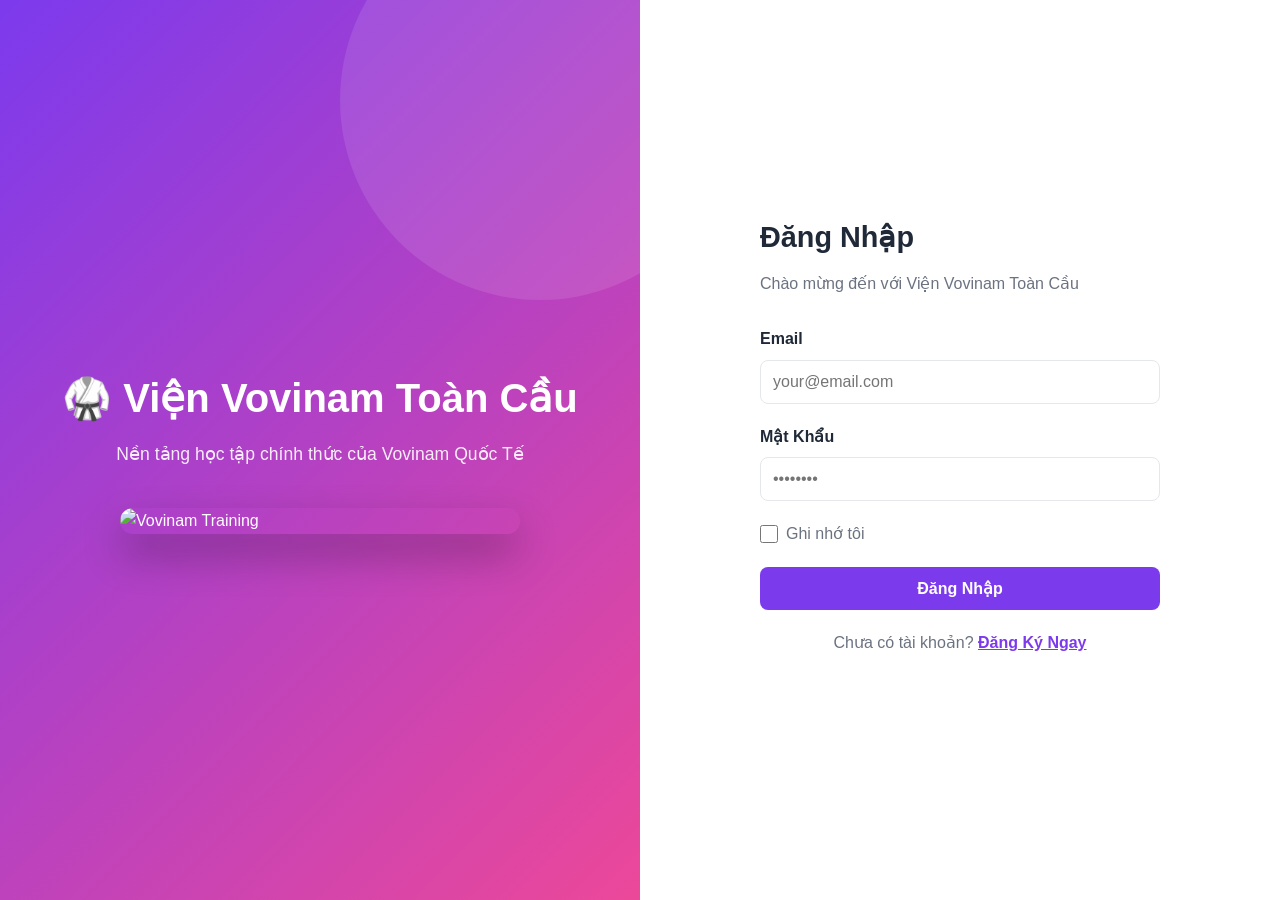
==== commit 22095d8d: "Add official website URL and deployment configuration" ====
--- a/index.html
+++ b/index.html
@@ -3,15 +3,15 @@
 <head>
   <meta charset="UTF-8">
   <meta name="viewport" content="width=device-width, initial-scale=1.0">
-  <title>Vovinam Academy - Đăng Nhập</title>
+  <title>Viện Vovinam Toàn Cầu - Đăng Nhập</title>
   <link rel="stylesheet" href="styles.css">
 </head>
 <body class="auth-page">
   <div class="auth-container">
     <div class="auth-left">
       <div class="auth-brand">
-        <h1>🥋 Vovinam Academy</h1>
-        <p>Nền tảng học tập Vovinam hiện đại</p>
+        <h1>🥋 Viện Vovinam Toàn Cầu</h1>
+        <p>Nền tảng học tập chính thức của Vovinam Quốc Tế</p>
       </div>
       <img src="https://images.unsplash.com/photo-1570295926550-444cd343c837?w=600&h=800&fit=crop" alt="Vovinam Training" class="auth-image">
     </div>
@@ -21,7 +21,7 @@
         <!-- Login Form -->
         <form id="login-form" class="auth-form active">
           <h2>Đăng Nhập</h2>
-          <p>Chào mừng quay lại với Vovinam Academy</p>
+          <p>Chào mừng đến với Viện Vovinam Toàn Cầu</p>
 
           <div class="form-group">
             <label for="login-email">Email</label>
@@ -48,7 +48,7 @@
         <!-- Signup Form -->
         <form id="signup-form" class="auth-form">
           <h2>Đăng Ký Tài Khoản</h2>
-          <p>Tham gia cộng đồng học viên Vovinam</p>
+          <p>Tham gia cộng đồng võ sinh toàn cầu</p>
 
           <div class="form-group">
             <label for="signup-fullname">Họ và Tên</label>
@@ -86,5 +86,6 @@
   </div>
 
   <script src="auth.js"></script>
+  <script src="app.js"></script>
 </body>
 </html>
--- a/styles.css
+++ b/styles.css
@@ -387,7 +387,8 @@
 .dashboard-nav {
   background: white;
   border-bottom: 1px solid var(--border);
-  sticky: top 70px;
+  position: sticky;
+  top: 70px;
 }
 
 .nav-container {
